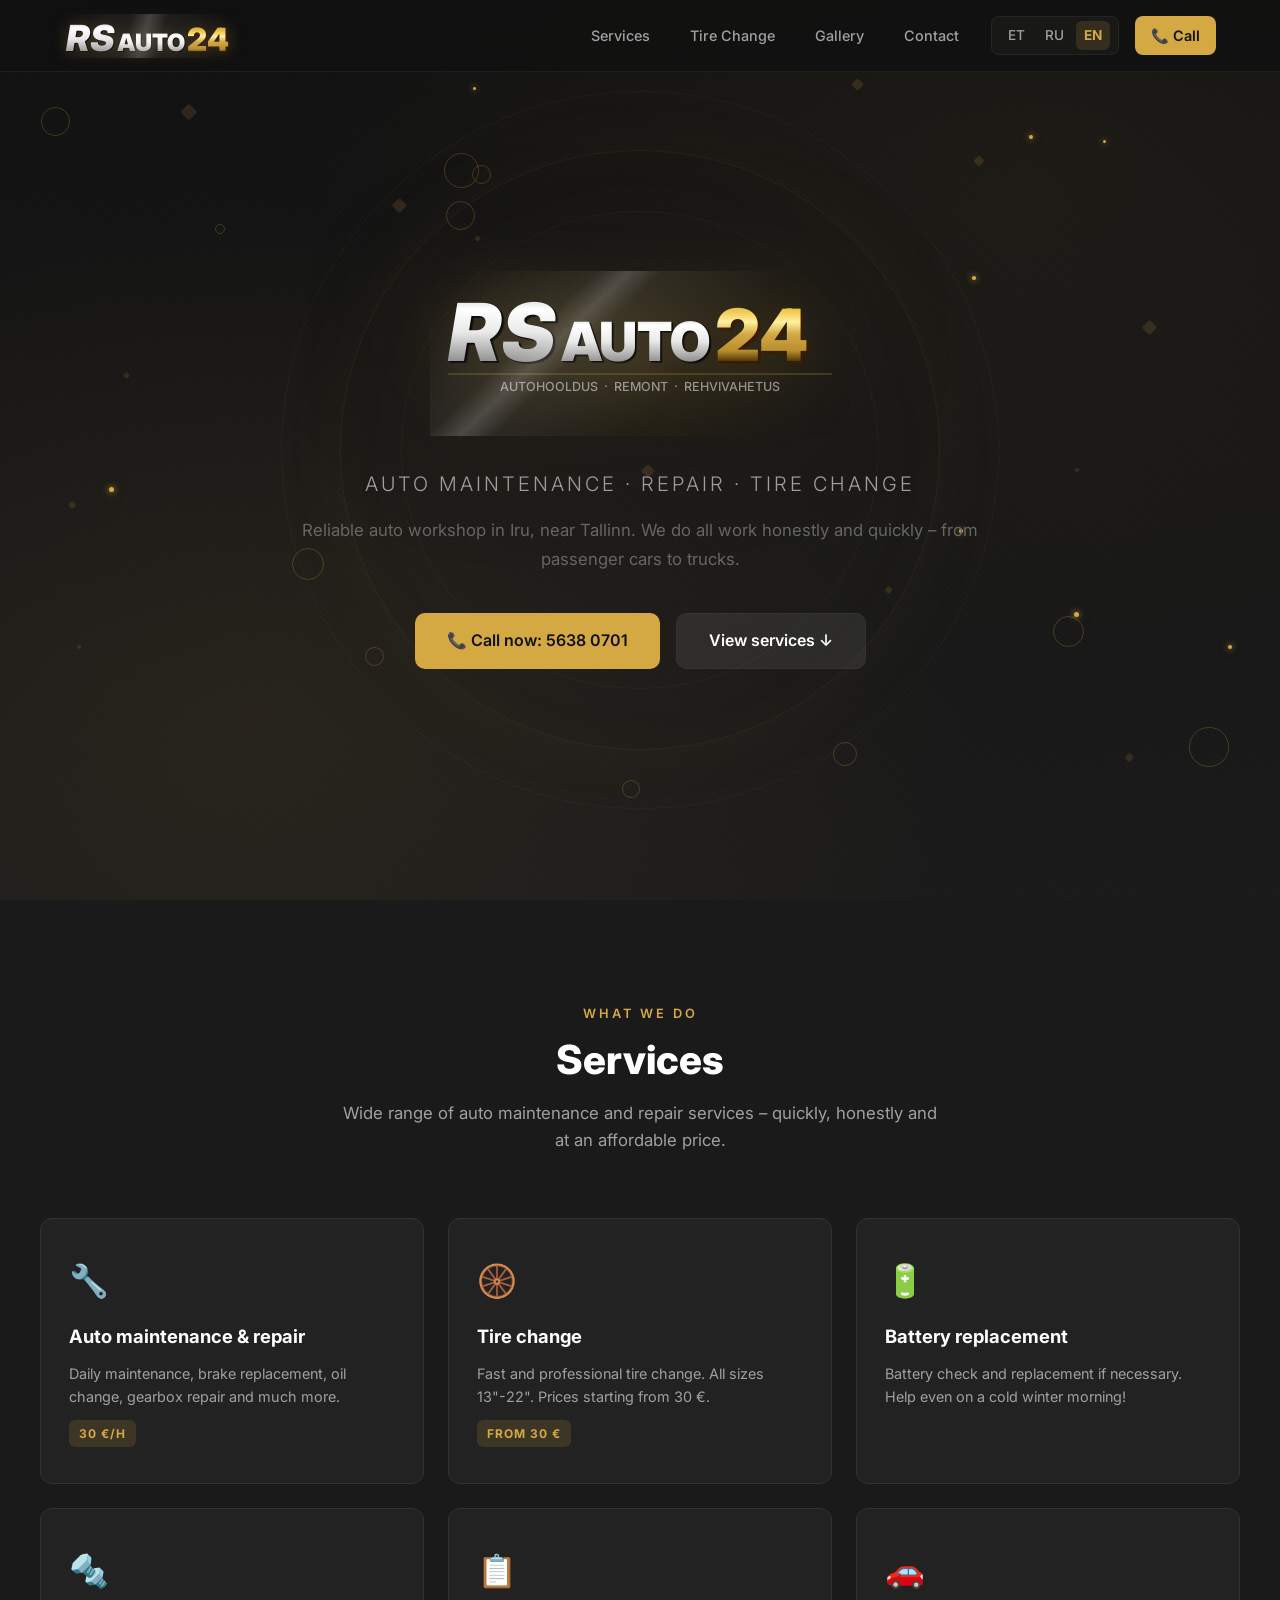
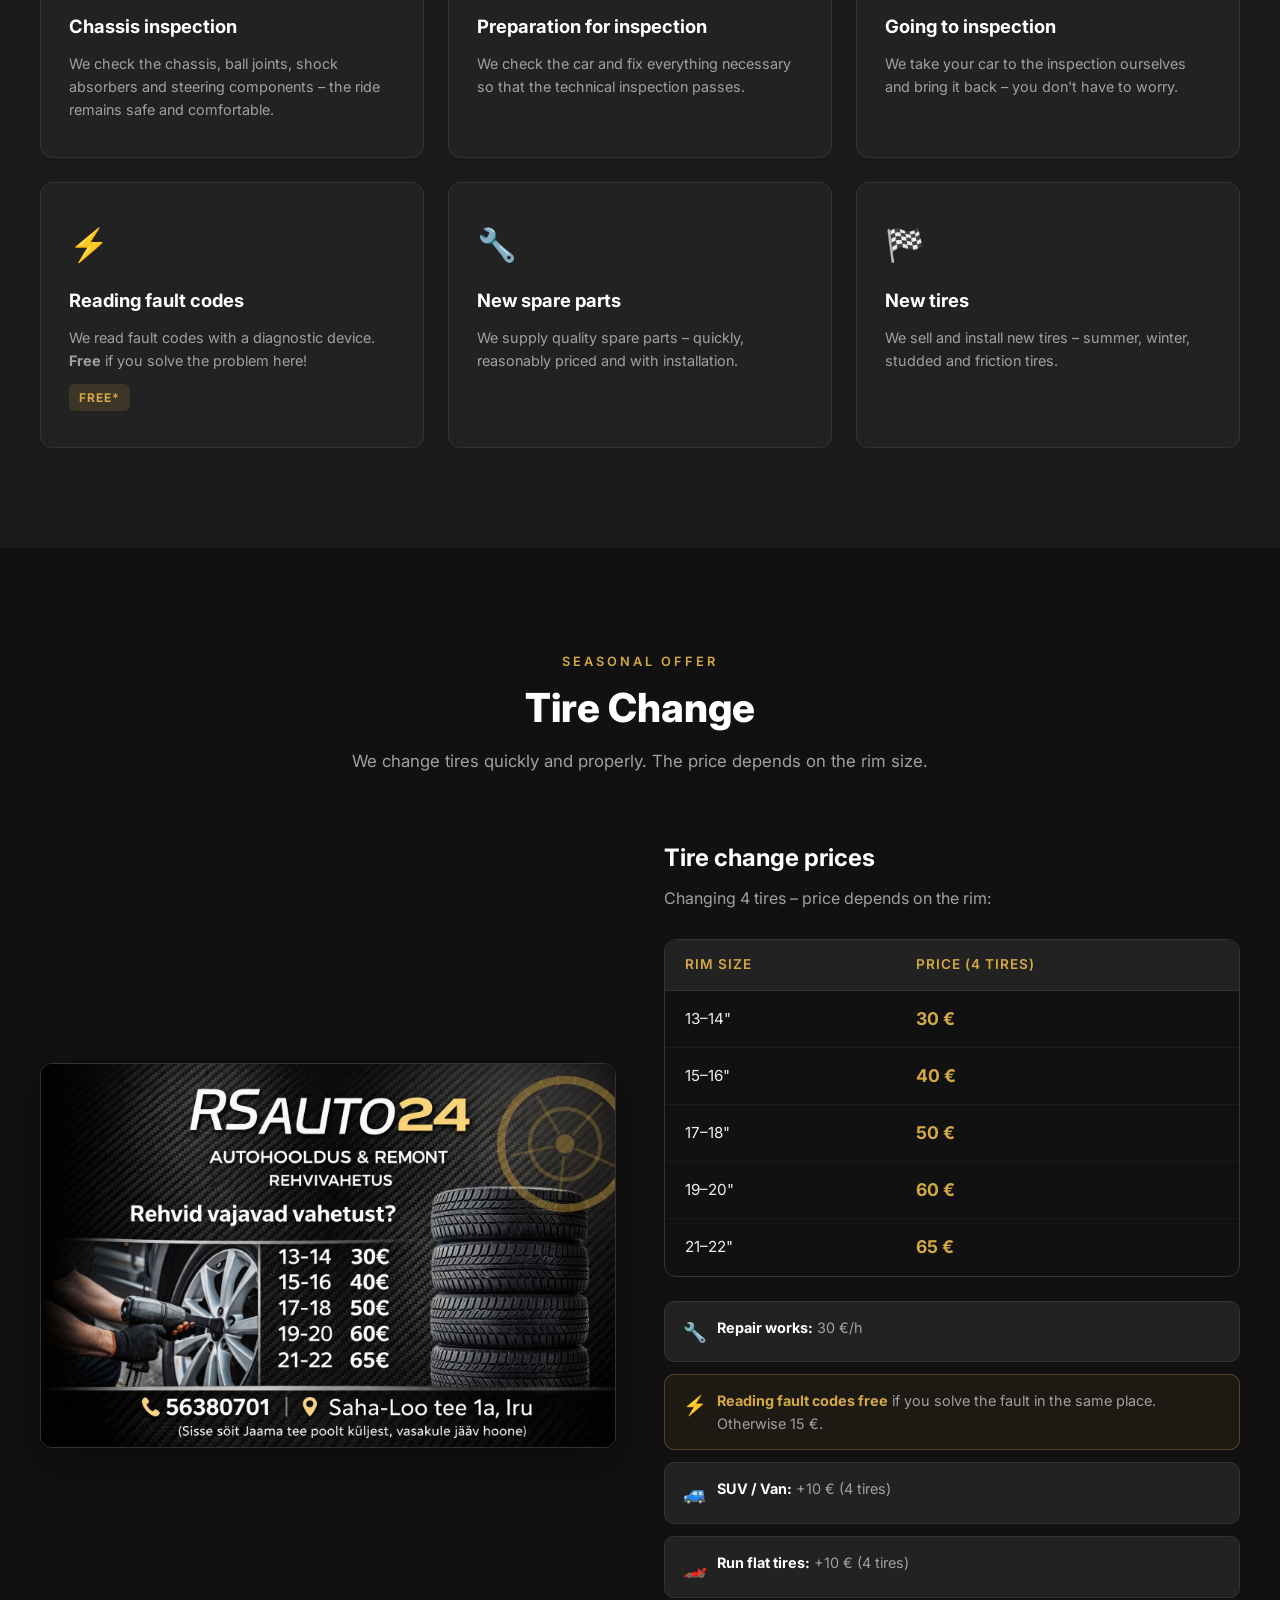
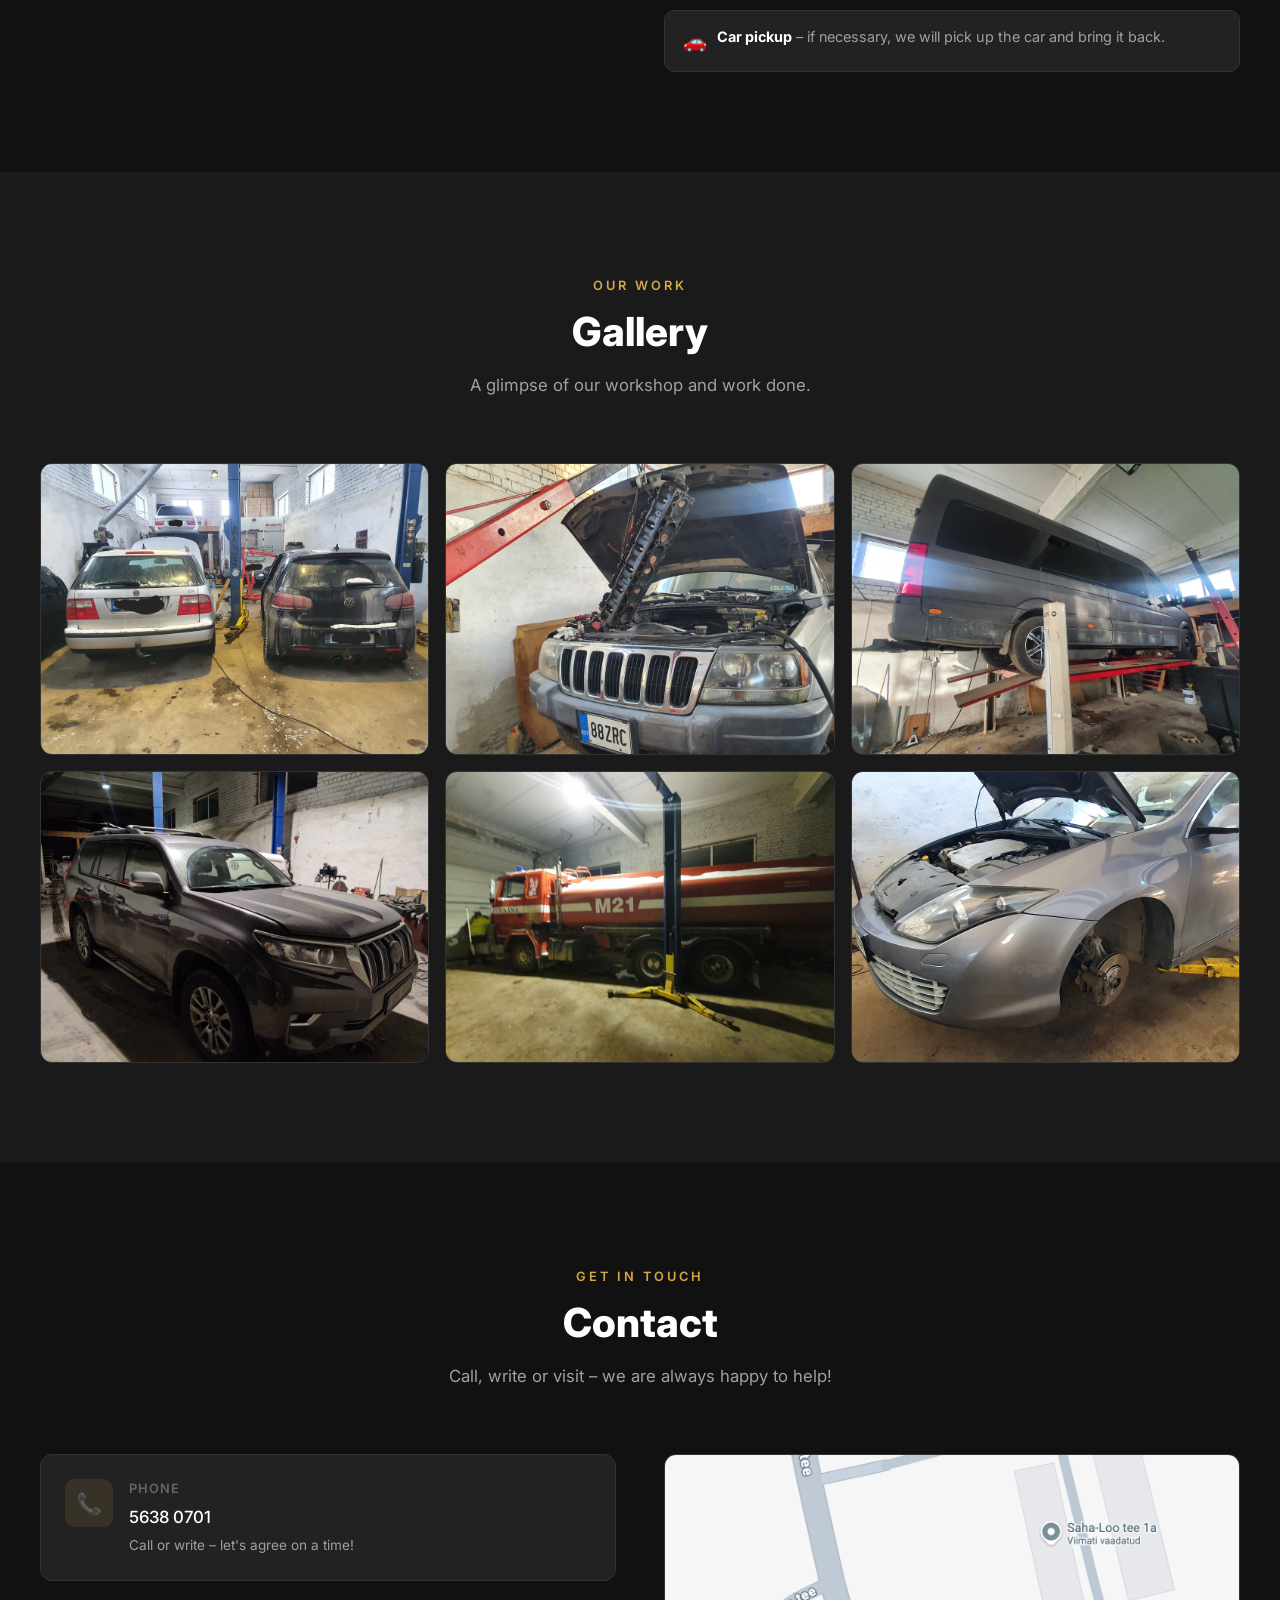
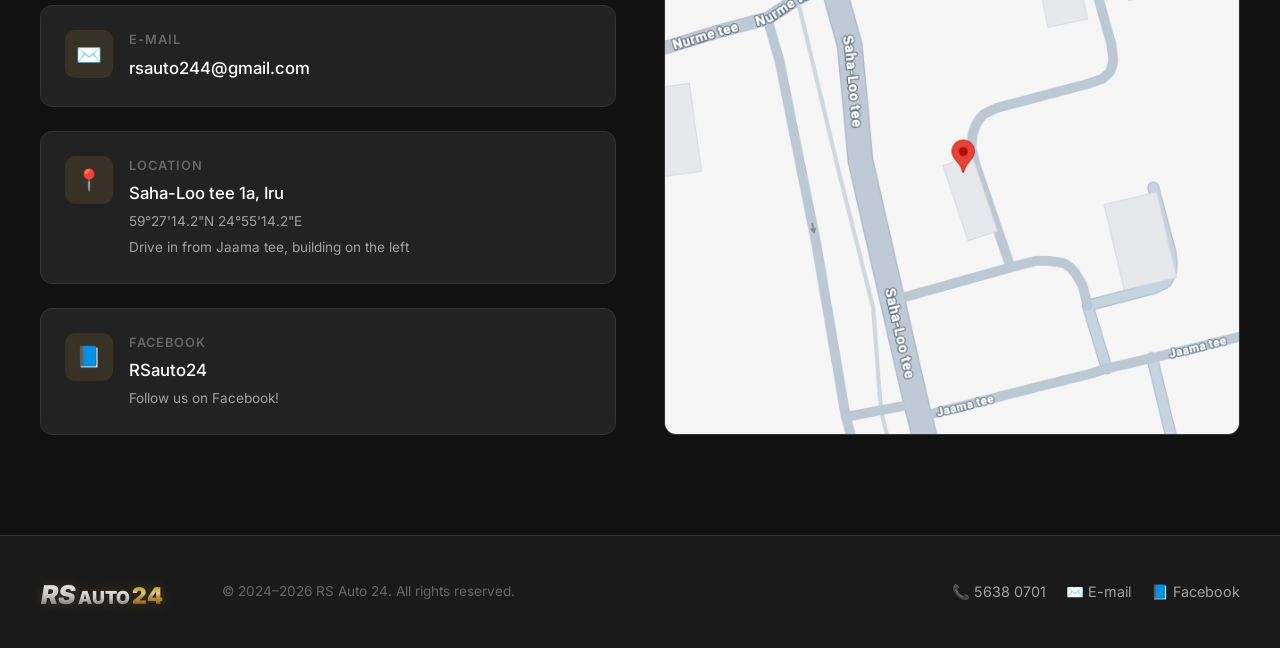
==== en.html @ 5831bf4c "feat: Add English and Russian language options" ====
<!DOCTYPE html>
<html lang="en">
<head>
  <meta charset="UTF-8">
  <meta name="viewport" content="width=device-width, initial-scale=1.0">
  <title>RS Auto 24 – Auto Maintenance & Repair | Iru, Tallinn</title>
  <meta name="description" content="RS Auto 24 – professional auto maintenance, repair and tire change in Iru, near Tallinn. Repair works from 30€/h. Tire change from 30€. Call 5638 0701!">
  <meta name="keywords" content="auto repair, auto maintenance, tire change, Iru, Tallinn, RS Auto 24, reading fault codes, battery replacement, inspection">
  <meta name="robots" content="index, follow">
  <link rel="canonical" href="https://rsauto24.ee">

  <!-- Open Graph -->
  <meta property="og:title" content="RS Auto 24 – Auto Maintenance & Repair">
  <meta property="og:description" content="Professional auto maintenance, repair and tire change in Iru. Call 5638 0701!">
  <meta property="og:image" content="assets/logo.jpg">
  <meta property="og:type" content="website">
  <meta property="og:locale" content="en_US">

  <!-- Styles -->
  <link rel="stylesheet" href="styles.css">

  <!-- JSON-LD Schema -->
  <script type="application/ld+json">
  {
    "@context": "https://schema.org",
    "@type": "AutoRepair",
    "name": "RS Auto 24",
    "description": "Auto maintenance, repair and tire change in Iru, near Tallinn.",
    "image": "assets/logo.jpg",
    "telephone": "+3725638 0701",
    "email": "rsauto244@gmail.com",
    "address": {
      "@type": "PostalAddress",
      "streetAddress": "Saha-Loo tee 1a",
      "addressLocality": "Iru",
      "addressCountry": "EE"
    },
    "geo": {
      "@type": "GeoCoordinates",
      "latitude": 59.453944,
      "longitude": 24.920611
    },
    "url": "https://rsauto24.ee",
    "sameAs": [
      "https://www.facebook.com/profile.php?id=100089255232353"
    ],
    "priceRange": "€€",
    "openingHoursSpecification": {
      "@type": "OpeningHoursSpecification",
      "dayOfWeek": ["Monday","Tuesday","Wednesday","Thursday","Friday"],
      "opens": "09:00",
      "closes": "18:00"
    }
  }
  </script>
</head>
<body>

  <!-- ============ HEADER ============ -->
  <header class="header" id="top">
    <div class="header-inner">
      <a href="#top" class="header-logo-link" id="headerLogoLink">
        <canvas id="headerLogoCanvas" class="header-logo-canvas" aria-label="RS Auto 24 logo"></canvas>
      </a>
      <nav class="nav-links" id="navLinks">
        <a href="#teenused">Services</a>
        <a href="#rehvivahetus">Tire Change</a>
        <a href="#galerii">Gallery</a>
        <a href="#kontakt">Contact</a>
        <div class="lang-switch">
          <a href="index.html">ET</a>
          <a href="ru.html">RU</a>
          <a href="en.html" class="active">EN</a>
        </div>
        <a href="tel:+37256380701" class="nav-cta">📞 Call</a>
      </nav>
      <button class="mobile-menu-btn" id="mobileMenuBtn" aria-label="Menu">
        <span></span>
        <span></span>
        <span></span>
      </button>
    </div>
  </header>

  <!-- ============ HERO ============ -->
  <section class="hero" id="hero">
    <div class="hero-bg"></div>
    <!-- Floating 3D particles -->
    <div class="hero-particles" id="heroParticles"></div>
    <!-- Animated glow ring -->
    <div class="hero-glow-ring"></div>
    <div class="hero-content">
      <canvas id="heroLogoCanvas" class="hero-logo-canvas" aria-label="RS Auto 24"></canvas>
      <p class="hero-tagline">Auto Maintenance · Repair · Tire Change</p>
      <p class="hero-subtitle">Reliable auto workshop in Iru, near Tallinn. We do all work honestly and quickly – from passenger cars to trucks.</p>
      <div class="hero-actions">
        <a href="tel:+37256380701" class="btn btn-primary">📞 Call now: 5638 0701</a>
        <a href="#teenused" class="btn btn-secondary">View services ↓</a>
      </div>
    </div>
  </section>

  <!-- ============ TEENUSED (Services) ============ -->
  <section class="section section-alt" id="teenused">
    <div class="container">
      <div class="section-header fade-in">
        <span class="section-label">What we do</span>
        <h2 class="section-title">Services</h2>
        <p class="section-desc">Wide range of auto maintenance and repair services – quickly, honestly and at an affordable price.</p>
      </div>

      <div class="services-grid stagger-children">
        <div class="service-card fade-in">
          <span class="service-icon">🔧</span>
          <h3>Auto maintenance & repair</h3>
          <p>Daily maintenance, brake replacement, oil change, gearbox repair and much more.</p>
          <span class="service-badge">30 €/h</span>
        </div>

        <div class="service-card fade-in">
          <span class="service-icon">🛞</span>
          <h3>Tire change</h3>
          <p>Fast and professional tire change. All sizes 13"-22". Prices starting from 30 €.</p>
          <span class="service-badge">From 30 €</span>
        </div>

        <div class="service-card fade-in">
          <span class="service-icon">🔋</span>
          <h3>Battery replacement</h3>
          <p>Battery check and replacement if necessary. Help even on a cold winter morning!</p>
        </div>

        <div class="service-card fade-in">
          <span class="service-icon">🔩</span>
          <h3>Chassis inspection</h3>
          <p>We check the chassis, ball joints, shock absorbers and steering components – the ride remains safe and comfortable.</p>
        </div>
        <div class="service-card fade-in">
          <span class="service-icon">📋</span>
          <h3>Preparation for inspection</h3>
          <p>We check the car and fix everything necessary so that the technical inspection passes.</p>
        </div>

        <div class="service-card fade-in">
          <span class="service-icon">🚗</span>
          <h3>Going to inspection</h3>
          <p>We take your car to the inspection ourselves and bring it back – you don't have to worry.</p>
        </div>

        <div class="service-card fade-in">
          <span class="service-icon">⚡</span>
          <h3>Reading fault codes</h3>
          <p>We read fault codes with a diagnostic device. <strong>Free</strong> if you solve the problem here!</p>
          <span class="service-badge">Free*</span>
        </div>

        <div class="service-card fade-in">
          <span class="service-icon">🔧</span>
          <h3>New spare parts</h3>
          <p>We supply quality spare parts – quickly, reasonably priced and with installation.</p>
        </div>

        <div class="service-card fade-in">
          <span class="service-icon">🏁</span>
          <h3>New tires</h3>
          <p>We sell and install new tires – summer, winter, studded and friction tires.</p>
        </div>
      </div>
    </div>
  </section>

  <!-- ============ REHVIVAHETUS (Tire Change Pricing) ============ -->
  <section class="section" id="rehvivahetus">
    <div class="container">
      <div class="section-header fade-in">
        <span class="section-label">Seasonal offer</span>
        <h2 class="section-title">Tire Change</h2>
        <p class="section-desc">We change tires quickly and properly. The price depends on the rim size.</p>
      </div>

      <div class="pricing-section">
        <div class="pricing-image fade-in">
          <img src="assets/tire-prices.jpg" alt="RS Auto 24 tire change prices" loading="lazy">
          <!-- 3D rotating tire overlay -->
          <canvas id="tireCanvas" class="tire-canvas"></canvas>
        </div>

        <div class="pricing-content fade-in">
          <h3>Tire change prices</h3>
          <p>Changing 4 tires – price depends on the rim:</p>

          <table class="price-table">
            <thead>
              <tr>
                <th>Rim size</th>
                <th>Price (4 tires)</th>
              </tr>
            </thead>
            <tbody>
              <tr>
                <td>13–14"</td>
                <td class="price">30 €</td>
              </tr>
              <tr>
                <td>15–16"</td>
                <td class="price">40 €</td>
              </tr>
              <tr>
                <td>17–18"</td>
                <td class="price">50 €</td>
              </tr>
              <tr>
                <td>19–20"</td>
                <td class="price">60 €</td>
              </tr>
              <tr>
                <td>21–22"</td>
                <td class="price">65 €</td>
              </tr>
            </tbody>
          </table>

          <div class="pricing-extra">
            <div class="pricing-note">
              <span class="note-icon">🔧</span>
              <div><strong>Repair works:</strong> 30 €/h</div>
            </div>
            <div class="pricing-note highlight">
              <span class="note-icon">⚡</span>
              <div><strong>Reading fault codes free</strong> if you solve the fault in the same place. Otherwise 15 €.</div>
            </div>
            <div class="pricing-note">
              <span class="note-icon">🚙</span>
              <div><strong>SUV / Van:</strong> +10 € (4 tires)</div>
            </div>
            <div class="pricing-note">
              <span class="note-icon">🏎️</span>
              <div><strong>Run flat tires:</strong> +10 € (4 tires)</div>
            </div>
            <div class="pricing-note">
              <span class="note-icon">🚗</span>
              <div><strong>Car pickup</strong> – if necessary, we will pick up the car and bring it back.</div>
            </div>
          </div>
        </div>
      </div>
    </div>
  </section>

  <!-- ============ GALERII (Gallery) ============ -->
  <section class="section section-alt" id="galerii">
    <div class="container">
      <div class="section-header fade-in">
        <span class="section-label">Our work</span>
        <h2 class="section-title">Gallery</h2>
        <p class="section-desc">A glimpse of our workshop and work done.</p>
      </div>

      <div class="gallery-grid stagger-children">
        <div class="gallery-item fade-in">
          <img src="assets/gallery-1.jpg" alt="RS Auto 24 workshop - cars on lift" loading="lazy">
          <span class="gallery-caption">Spacious workshop with several lifts</span>
        </div>
        <div class="gallery-item fade-in">
          <img src="assets/gallery-2.jpg" alt="Engine repair - cylinder head replacement" loading="lazy">
          <span class="gallery-caption">Engine overhaul</span>
        </div>
        <div class="gallery-item fade-in">
          <img src="assets/gallery-3.jpg" alt="Large vehicle on lift - VW bus" loading="lazy">
          <span class="gallery-caption">Even larger vehicles fit</span>
        </div>
        <div class="gallery-item fade-in">
          <img src="assets/gallery-4.jpg" alt="Toyota Land Cruiser in workshop" loading="lazy">
          <span class="gallery-caption">Toyota Land Cruiser in maintenance</span>
        </div>
        <div class="gallery-item fade-in">
          <img src="assets/gallery-5.jpg" alt="Fire truck in repair" loading="lazy">
          <span class="gallery-caption">Fire truck maintenance</span>
        </div>
        <div class="gallery-item fade-in">
          <img src="assets/gallery-6.jpg" alt="Car brake disc replacement" loading="lazy">
          <span class="gallery-caption">Brake maintenance and replacement</span>
        </div>
      </div>
    </div>
  </section>

  <!-- ============ KONTAKT (Contact) ============ -->
  <section class="section" id="kontakt">
    <div class="container">
      <div class="section-header fade-in">
        <span class="section-label">Get in touch</span>
        <h2 class="section-title">Contact</h2>
        <p class="section-desc">Call, write or visit – we are always happy to help!</p>
      </div>

      <div class="contact-grid">
        <div class="contact-info fade-in">
          <div class="contact-card">
            <div class="contact-icon">📞</div>
            <div>
              <h4>Phone</h4>
              <a href="tel:+37256380701">5638 0701</a>
              <p class="contact-direction">Call or write – let's agree on a time!</p>
            </div>
          </div>

          <div class="contact-card">
            <div class="contact-icon">✉️</div>
            <div>
              <h4>E-mail</h4>
              <a href="mailto:rsauto244@gmail.com">rsauto244@gmail.com</a>
            </div>
          </div>

          <div class="contact-card">
            <div class="contact-icon">📍</div>
            <div>
              <h4>Location</h4>
              <p>Saha-Loo tee 1a, Iru</p>
              <p class="contact-direction">59°27'14.2"N 24°55'14.2"E</p>
              <p class="contact-direction">Drive in from Jaama tee, building on the left</p>
            </div>
          </div>

          <div class="contact-card">
            <div class="contact-icon">📘</div>
            <div>
              <h4>Facebook</h4>
              <a href="https://www.facebook.com/profile.php?id=100089255232353" target="_blank" rel="noopener noreferrer">RSauto24</a>
              <p class="contact-direction">Follow us on Facebook!</p>
            </div>
          </div>
        </div>

        <div class="contact-map fade-in">
          <a href="https://www.google.com/maps?q=59.453944,24.920611" target="_blank" rel="noopener" title="Open in Google Maps">
            <img src="assets/kaart.png?v=3" alt="RS Auto 24 location on map - Saha-Loo tee, Iru" class="contact-map-img" />
          </a>
        </div>

      </div>
    </div>
  </section>

  <!-- ============ FOOTER ============ -->
  <footer class="footer">
    <div class="footer-inner">
      <div class="footer-left">
        <canvas id="footerLogoCanvas" class="footer-logo-canvas" aria-label="RS Auto 24"></canvas>
        <span class="footer-text">© 2024–2026 RS Auto 24. All rights reserved.</span>
      </div>
      <div class="footer-links">
        <a href="tel:+37256380701">📞 5638 0701</a>
        <a href="mailto:rsauto244@gmail.com">✉️ E-mail</a>
        <a href="https://www.facebook.com/profile.php?id=100089255232353" target="_blank" rel="noopener noreferrer">📘 Facebook</a>
      </div>
    </div>
  </footer>

  <script src="script.js"></script>
</body>
</html>
---- styles.css ----
/* ============================================
   RS Auto 24 – Dark Premium Theme
   ============================================ */

@import url('https://fonts.googleapis.com/css2?family=Inter:wght@300;400;500;600;700;800;900&display=swap');

/* --- CSS Variables --- */
:root {
  --bg-primary: #111111;
  --bg-secondary: #1a1a1a;
  --bg-card: #222222;
  --bg-card-hover: #2a2a2a;
  --gold: #D4A843;
  --gold-light: #e8c36a;
  --gold-dark: #b88e2f;
  --white: #ffffff;
  --text-primary: #f0f0f0;
  --text-secondary: #a0a0a0;
  --text-muted: #666666;
  --border: #333333;
  --shadow: rgba(0, 0, 0, 0.4);
  --font: 'Inter', -apple-system, BlinkMacSystemFont, sans-serif;
  --max-width: 1200px;
  --header-height: 72px;
  --radius: 12px;
  --transition: 0.3s cubic-bezier(0.4, 0, 0.2, 1);
}

/* --- Reset --- */
*, *::before, *::after {
  margin: 0;
  padding: 0;
  box-sizing: border-box;
}

html {
  scroll-behavior: smooth;
  scroll-padding-top: var(--header-height);
}

body {
  font-family: var(--font);
  background: var(--bg-primary);
  color: var(--text-primary);
  line-height: 1.6;
  -webkit-font-smoothing: antialiased;
  overflow-x: hidden;
}

img {
  max-width: 100%;
  height: auto;
  display: block;
}

a {
  color: var(--gold);
  text-decoration: none;
  transition: color var(--transition);
}

a:hover {
  color: var(--gold-light);
}

ul {
  list-style: none;
}

/* --- Header --- */
.header {
  position: fixed;
  top: 0;
  left: 0;
  right: 0;
  z-index: 1000;
  background: rgba(17, 17, 17, 0.85);
  backdrop-filter: blur(20px);
  -webkit-backdrop-filter: blur(20px);
  border-bottom: 1px solid rgba(255, 255, 255, 0.06);
  height: var(--header-height);
  transition: all var(--transition);
}

.header.scrolled {
  background: rgba(17, 17, 17, 0.95);
  box-shadow: 0 4px 30px var(--shadow);
}

.header-inner {
  max-width: var(--max-width);
  margin: 0 auto;
  padding: 0 24px;
  height: 100%;
  display: flex;
  align-items: center;
  justify-content: space-between;
}

.header-logo-canvas {
  height: 44px;
  width: auto;
  display: block;
  cursor: pointer;
  filter: drop-shadow(0 0 8px rgba(212, 168, 67, 0.25));
  transition: filter var(--transition), transform var(--transition);
}

.header-logo-link {
  display: flex;
  align-items: center;
  text-decoration: none;
}

.header-logo-link:hover .header-logo-canvas {
  filter: drop-shadow(0 0 16px rgba(212, 168, 67, 0.5));
  transform: scale(1.04);
}

.nav-links {
  display: flex;
  gap: 8px;
}

.nav-links a {
  color: var(--text-secondary);
  font-size: 0.9rem;
  font-weight: 500;
  padding: 8px 16px;
  border-radius: 8px;
  transition: all var(--transition);
}

.nav-links a:hover,
.nav-links a.active {
  color: var(--white);
  background: rgba(255, 255, 255, 0.06);
}

/* Language Switcher */
.lang-switch {
  display: flex;
  align-items: center;
  gap: 4px;
  background: rgba(255, 255, 255, 0.03);
  padding: 4px 8px;
  border-radius: 8px;
  border: 1px solid rgba(255, 255, 255, 0.05);
  margin: 0 8px;
}

.lang-switch a {
  padding: 4px 8px !important;
  font-size: 0.85rem !important;
  border-radius: 6px;
  color: var(--text-secondary) !important;
  transition: all var(--transition);
}

.lang-switch a:hover {
  color: var(--white) !important;
  background: rgba(255, 255, 255, 0.08);
}

.lang-switch a.active {
  color: var(--gold) !important;
  background: rgba(212, 168, 67, 0.15);
  font-weight: 700 !important;
}

.nav-cta {
  background: var(--gold) !important;
  color: var(--bg-primary) !important;
  font-weight: 600 !important;
}

.nav-cta:hover {
  background: var(--gold-light) !important;
  transform: translateY(-1px);
}

/* Mobile menu button */
.mobile-menu-btn {
  display: none;
  flex-direction: column;
  gap: 5px;
  background: none;
  border: none;
  cursor: pointer;
  padding: 8px;
}

.mobile-menu-btn span {
  display: block;
  width: 24px;
  height: 2px;
  background: var(--white);
  border-radius: 2px;
  transition: all var(--transition);
}

/* --- Hero --- */
.hero {
  position: relative;
  min-height: 100vh;
  display: flex;
  align-items: center;
  justify-content: center;
  text-align: center;
  padding: 120px 24px 80px;
  overflow: hidden;
}

.hero-bg {
  position: absolute;
  inset: 0;
  background:
    radial-gradient(ellipse at 20% 80%, rgba(212, 168, 67, 0.08) 0%, transparent 50%),
    radial-gradient(ellipse at 80% 20%, rgba(212, 168, 67, 0.05) 0%, transparent 50%),
    linear-gradient(180deg, var(--bg-primary) 0%, var(--bg-secondary) 100%);
  z-index: 0;
}

/* Carbon fiber texture pattern */
.hero-bg::after {
  content: '';
  position: absolute;
  inset: 0;
  background-image: 
    repeating-linear-gradient(
      45deg,
      transparent,
      transparent 2px,
      rgba(255, 255, 255, 0.015) 2px,
      rgba(255, 255, 255, 0.015) 4px
    );
  opacity: 0.5;
}

.hero-content {
  position: relative;
  z-index: 1;
  max-width: 700px;
}

.hero-logo-canvas {
  width: 420px;
  max-width: 85vw;
  height: auto;
  display: block;
  margin: 0 auto 32px;
  filter:
    drop-shadow(0 0 40px rgba(212, 168, 67, 0.35))
    drop-shadow(0 4px 60px rgba(0, 0, 0, 0.6));
  animation: heroLogoFloat 6s ease-in-out infinite;
}

@keyframes heroLogoFloat {
  0%, 100% { transform: translateY(0) rotateX(0deg); }
  50%       { transform: translateY(-10px) rotateX(2deg); }
}

.footer-logo-canvas {
  height: 32px;
  width: auto;
  display: block;
  filter: drop-shadow(0 0 6px rgba(212, 168, 67, 0.2));
  opacity: 0.85;
}

.hero-tagline {
  font-size: 1.25rem;
  font-weight: 300;
  color: var(--text-secondary);
  letter-spacing: 3px;
  text-transform: uppercase;
  margin-bottom: 16px;
}

.hero-subtitle {
  font-size: 1.05rem;
  color: var(--text-muted);
  margin-bottom: 40px;
  line-height: 1.7;
}

.hero-actions {
  display: flex;
  gap: 16px;
  justify-content: center;
  flex-wrap: wrap;
}

/* --- Buttons --- */
.btn {
  display: inline-flex;
  align-items: center;
  gap: 8px;
  padding: 14px 32px;
  border-radius: 10px;
  font-family: var(--font);
  font-size: 1rem;
  font-weight: 600;
  border: none;
  cursor: pointer;
  transition: all var(--transition);
  text-decoration: none;
}

.btn-primary {
  background: var(--gold);
  color: var(--bg-primary);
}

.btn-primary:hover {
  background: var(--gold-light);
  color: var(--bg-primary);
  transform: translateY(-2px);
  box-shadow: 0 8px 24px rgba(212, 168, 67, 0.3);
}

.btn-secondary {
  background: rgba(255, 255, 255, 0.08);
  color: var(--white);
  border: 1px solid var(--border);
}

.btn-secondary:hover {
  background: rgba(255, 255, 255, 0.12);
  color: var(--white);
  transform: translateY(-2px);
}

/* --- Sections --- */
.section {
  padding: 100px 24px;
}

.section-alt {
  background: var(--bg-secondary);
}

.container {
  max-width: var(--max-width);
  margin: 0 auto;
}

.section-header {
  text-align: center;
  margin-bottom: 64px;
}

.section-label {
  display: inline-block;
  font-size: 0.8rem;
  font-weight: 600;
  color: var(--gold);
  letter-spacing: 3px;
  text-transform: uppercase;
  margin-bottom: 12px;
}

.section-title {
  font-size: 2.5rem;
  font-weight: 800;
  color: var(--white);
  margin-bottom: 16px;
  line-height: 1.2;
}

.section-desc {
  font-size: 1.05rem;
  color: var(--text-secondary);
  max-width: 600px;
  margin: 0 auto;
}

/* --- Services --- */
.services-grid {
  display: grid;
  grid-template-columns: repeat(3, 1fr);
  gap: 24px;
}

.service-card {
  background: var(--bg-card);
  border-radius: var(--radius);
  padding: 36px 28px;
  border: 1px solid var(--border);
  transition: all var(--transition);
  position: relative;
  overflow: hidden;
}

.service-card::before {
  content: '';
  position: absolute;
  top: 0;
  left: 0;
  right: 0;
  height: 3px;
  background: linear-gradient(90deg, var(--gold), var(--gold-light));
  transform: scaleX(0);
  transform-origin: left;
  transition: transform var(--transition);
}

.service-card:hover {
  background: var(--bg-card-hover);
  transform: translateY(-4px);
  border-color: rgba(212, 168, 67, 0.2);
  box-shadow: 0 12px 40px rgba(0, 0, 0, 0.3);
}

.service-card:hover::before {
  transform: scaleX(1);
}

.service-icon {
  font-size: 2rem;
  margin-bottom: 16px;
  display: block;
}

.service-card h3 {
  font-size: 1.15rem;
  font-weight: 700;
  color: var(--white);
  margin-bottom: 10px;
}

.service-card p {
  font-size: 0.9rem;
  color: var(--text-secondary);
  line-height: 1.6;
}

.service-badge {
  display: inline-block;
  background: rgba(212, 168, 67, 0.15);
  color: var(--gold);
  font-size: 0.75rem;
  font-weight: 700;
  padding: 4px 10px;
  border-radius: 6px;
  margin-top: 12px;
  text-transform: uppercase;
  letter-spacing: 1px;
}

/* --- Pricing Table --- */
.pricing-section {
  display: grid;
  grid-template-columns: 1fr 1fr;
  gap: 48px;
  align-items: center;
}

.pricing-image {
  border-radius: var(--radius);
  overflow: hidden;
  border: 1px solid var(--border);
  box-shadow: 0 16px 48px rgba(0, 0, 0, 0.3);
  position: relative;
}

.pricing-image img {
  width: 100%;
  height: auto;
  display: block;
}

.pricing-content h3 {
  font-size: 1.5rem;
  font-weight: 700;
  color: var(--white);
  margin-bottom: 8px;
}

.pricing-content > p {
  color: var(--text-secondary);
  margin-bottom: 28px;
}

.price-table {
  width: 100%;
  border-collapse: separate;
  border-spacing: 0;
  border-radius: var(--radius);
  overflow: hidden;
  border: 1px solid var(--border);
}

.price-table thead th {
  background: var(--bg-card);
  color: var(--gold);
  font-weight: 600;
  font-size: 0.85rem;
  letter-spacing: 1px;
  text-transform: uppercase;
  padding: 14px 20px;
  text-align: left;
  border-bottom: 1px solid var(--border);
}

.price-table tbody td {
  padding: 14px 20px;
  border-bottom: 1px solid rgba(255, 255, 255, 0.04);
  font-size: 0.95rem;
}

.price-table tbody tr {
  transition: background var(--transition);
}

.price-table tbody tr:hover {
  background: rgba(212, 168, 67, 0.06);
}

.price-table tbody tr:last-child td {
  border-bottom: none;
}

.price-table .price {
  color: var(--gold);
  font-weight: 700;
  font-size: 1.1rem;
}

.pricing-extra {
  margin-top: 24px;
  display: flex;
  flex-direction: column;
  gap: 12px;
}

.pricing-note {
  display: flex;
  align-items: flex-start;
  gap: 10px;
  padding: 14px 18px;
  background: var(--bg-card);
  border-radius: 10px;
  border: 1px solid var(--border);
  font-size: 0.9rem;
  color: var(--text-secondary);
}

.pricing-note .note-icon {
  font-size: 1.2rem;
  flex-shrink: 0;
  margin-top: 1px;
}

.pricing-note strong {
  color: var(--white);
}

.pricing-note.highlight {
  border-color: rgba(212, 168, 67, 0.3);
  background: rgba(212, 168, 67, 0.06);
}

.pricing-note.highlight strong {
  color: var(--gold);
}

/* --- Gallery --- */
.gallery-grid {
  display: grid;
  grid-template-columns: repeat(3, 1fr);
  gap: 16px;
}

.gallery-item {
  position: relative;
  border-radius: var(--radius);
  overflow: hidden;
  aspect-ratio: 4/3;
  cursor: pointer;
  border: 1px solid var(--border);
}

.gallery-item img {
  width: 100%;
  height: 100%;
  object-fit: cover;
  transition: transform 0.5s ease;
}

.gallery-item:hover img {
  transform: scale(1.06);
}

.gallery-item::after {
  content: '';
  position: absolute;
  inset: 0;
  background: linear-gradient(180deg, transparent 50%, rgba(0, 0, 0, 0.5) 100%);
  opacity: 0;
  transition: opacity var(--transition);
}

.gallery-item:hover::after {
  opacity: 1;
}

.gallery-caption {
  position: absolute;
  bottom: 0;
  left: 0;
  right: 0;
  padding: 16px;
  z-index: 1;
  color: var(--white);
  font-size: 0.85rem;
  font-weight: 500;
  opacity: 0;
  transform: translateY(8px);
  transition: all var(--transition);
}

.gallery-item:hover .gallery-caption {
  opacity: 1;
  transform: translateY(0);
}

/* --- Contact --- */
.contact-grid {
  display: grid;
  grid-template-columns: 1fr 1fr;
  gap: 48px;
}

.contact-info {
  display: flex;
  flex-direction: column;
  gap: 24px;
}

.contact-card {
  display: flex;
  align-items: flex-start;
  gap: 16px;
  padding: 24px;
  background: var(--bg-card);
  border-radius: var(--radius);
  border: 1px solid var(--border);
  transition: all var(--transition);
}

.contact-card:hover {
  border-color: rgba(212, 168, 67, 0.2);
  transform: translateX(4px);
}

.contact-icon {
  width: 48px;
  height: 48px;
  border-radius: 10px;
  background: rgba(212, 168, 67, 0.12);
  display: flex;
  align-items: center;
  justify-content: center;
  font-size: 1.3rem;
  flex-shrink: 0;
}

.contact-card h4 {
  font-size: 0.8rem;
  font-weight: 600;
  color: var(--text-muted);
  text-transform: uppercase;
  letter-spacing: 1px;
  margin-bottom: 4px;
}

.contact-card p,
.contact-card a {
  font-size: 1.05rem;
  color: var(--white);
  font-weight: 500;
}

.contact-card a:hover {
  color: var(--gold);
}

.contact-direction {
  font-size: 0.85rem !important;
  color: var(--text-secondary) !important;
  font-weight: 400 !important;
  margin-top: 4px;
}

.contact-map {
  border-radius: var(--radius);
  overflow: hidden;
  border: 1px solid var(--border);
  height: 100%;
  min-height: 360px;
}

.contact-map iframe {
  width: 100%;
  height: 100%;
  border: 0;
  display: block;
}

.contact-map-img {
  width: 100%;
  height: 100%;
  object-fit: cover;
  display: block;
  transition: opacity 0.2s ease, transform 0.3s ease;
}

.contact-map a:hover .contact-map-img {
  opacity: 0.9;
  transform: scale(1.01);
}

/* --- Footer --- */
.footer {
  background: var(--bg-secondary);
  border-top: 1px solid var(--border);
  padding: 40px 24px;
}

.footer-inner {
  max-width: var(--max-width);
  margin: 0 auto;
  display: flex;
  align-items: center;
  justify-content: space-between;
  gap: 16px;
  flex-wrap: wrap;
}

.footer-left {
  display: flex;
  align-items: center;
  gap: 12px;
}

.footer-logo {
  height: 32px;
  border-radius: 4px;
}

.footer-text {
  font-size: 0.85rem;
  color: var(--text-muted);
}

.footer-links {
  display: flex;
  gap: 20px;
  align-items: center;
}

.footer-links a {
  color: var(--text-secondary);
  font-size: 0.9rem;
  transition: color var(--transition);
}

.footer-links a:hover {
  color: var(--gold);
}

/* --- Animations --- */
.fade-in {
  opacity: 0;
  transform: translateY(24px);
  transition: opacity 0.6s ease, transform 0.6s ease;
}

.fade-in.visible {
  opacity: 1;
  transform: translateY(0);
}

/* Staggered children */
.stagger-children .fade-in:nth-child(1) { transition-delay: 0ms; }
.stagger-children .fade-in:nth-child(2) { transition-delay: 80ms; }
.stagger-children .fade-in:nth-child(3) { transition-delay: 160ms; }
.stagger-children .fade-in:nth-child(4) { transition-delay: 240ms; }
.stagger-children .fade-in:nth-child(5) { transition-delay: 320ms; }
.stagger-children .fade-in:nth-child(6) { transition-delay: 400ms; }

/* --- Responsive --- */
@media (max-width: 900px) {
  .services-grid {
    grid-template-columns: repeat(2, 1fr);
  }

  .pricing-section {
    grid-template-columns: 1fr;
    gap: 32px;
  }

  .contact-grid {
    grid-template-columns: 1fr;
  }

  .gallery-grid {
    grid-template-columns: repeat(2, 1fr);
  }

  .section-title {
    font-size: 2rem;
  }

  .section {
    padding: 72px 20px;
  }
}

@media (max-width: 640px) {
  :root {
    --header-height: 64px;
  }

  .nav-links {
    display: none;
    position: fixed;
    top: var(--header-height);
    left: 0;
    right: 0;
    bottom: 0;
    background: rgba(17, 17, 17, 0.98);
    backdrop-filter: blur(20px);
    flex-direction: column;
    padding: 32px 24px;
    gap: 4px;
    z-index: 999;
  }

  .nav-links.open {
    display: flex;
  }

  .nav-links a {
    font-size: 1.1rem;
    padding: 14px 16px;
  }

  .lang-switch {
    margin: 12px 0 24px;
    justify-content: center;
    background: transparent;
    border: none;
    transform: scale(1.1);
  }

  .mobile-menu-btn {
    display: flex;
  }

  .mobile-menu-btn.open span:nth-child(1) {
    transform: rotate(45deg) translate(5px, 5px);
  }
  .mobile-menu-btn.open span:nth-child(2) {
    opacity: 0;
  }
  .mobile-menu-btn.open span:nth-child(3) {
    transform: rotate(-45deg) translate(5px, -5px);
  }

  .services-grid {
    grid-template-columns: 1fr;
  }

  .gallery-grid {
    grid-template-columns: 1fr;
  }

  .hero {
    min-height: 85vh;
    padding: 100px 20px 60px;
  }

  .hero-logo {
    width: 260px;
  }

  .hero-tagline {
    font-size: 1rem;
    letter-spacing: 2px;
  }

  .hero-actions {
    flex-direction: column;
    align-items: center;
  }

  .btn {
    width: 100%;
    justify-content: center;
    max-width: 300px;
  }

  .section-title {
    font-size: 1.65rem;
  }

  .section-header {
    margin-bottom: 40px;
  }

  .footer-inner {
    flex-direction: column;
    text-align: center;
  }

  .contact-map {
    min-height: 280px;
  }
}

/* ============================================
   3D / WOW EFFECTS
   ============================================ */

/* --- Hero Floating Particles --- */
.hero-particles {
  position: absolute;
  inset: 0;
  z-index: 0;
  overflow: hidden;
  pointer-events: none;
}

.particle {
  position: absolute;
  border-radius: 50%;
  pointer-events: none;
  will-change: transform;
}

.particle--spark {
  background: var(--gold);
  box-shadow: 0 0 6px var(--gold), 0 0 20px rgba(212, 168, 67, 0.3);
}

.particle--ring {
  border: 1px solid rgba(212, 168, 67, 0.25);
  background: transparent;
}

.particle--hex {
  border-radius: 2px;
  background: rgba(212, 168, 67, 0.15);
  transform: rotate(45deg);
}

@keyframes particleFloat {
  0%   { transform: translate(0, 0) scale(1) rotate(0deg); opacity: 0; }
  10%  { opacity: 1; }
  90%  { opacity: 1; }
  100% { transform: translate(var(--dx), var(--dy)) scale(0.3) rotate(360deg); opacity: 0; }
}

@keyframes particlePulse {
  0%, 100% { transform: scale(1); opacity: 0.4; }
  50%      { transform: scale(1.4); opacity: 0.8; }
}

/* --- Hero Glow Ring --- */
.hero-glow-ring {
  position: absolute;
  top: 50%;
  left: 50%;
  width: 600px;
  height: 600px;
  transform: translate(-50%, -50%);
  border-radius: 50%;
  border: 1px solid rgba(212, 168, 67, 0.08);
  box-shadow:
    0 0 80px rgba(212, 168, 67, 0.04),
    inset 0 0 80px rgba(212, 168, 67, 0.02);
  animation: glowRingPulse 6s ease-in-out infinite, glowRingSpin 30s linear infinite;
  z-index: 0;
  pointer-events: none;
}

.hero-glow-ring::before,
.hero-glow-ring::after {
  content: '';
  position: absolute;
  border-radius: 50%;
  border: 1px solid rgba(212, 168, 67, 0.05);
}

.hero-glow-ring::before {
  inset: -60px;
  animation: glowRingSpin 45s linear reverse infinite;
}

.hero-glow-ring::after {
  inset: 60px;
  animation: glowRingSpin 20s linear infinite;
}

@keyframes glowRingPulse {
  0%, 100% { transform: translate(-50%, -50%) scale(1); opacity: 0.6; }
  50%      { transform: translate(-50%, -50%) scale(1.08); opacity: 1; }
}

@keyframes glowRingSpin {
  from { rotate: 0deg; }
  to   { rotate: 360deg; }
}

/* --- 3D Tilt Service Cards --- */
.services-grid {
  perspective: 1200px;
}

.service-card {
  transform-style: preserve-3d;
  transition: all 0.4s cubic-bezier(0.23, 1, 0.32, 1);
}

.service-card:hover {
  transform: translateY(-4px);
}

.service-card .service-icon {
  transition: transform 0.4s ease;
}

.service-card:hover .service-icon {
  transform: translateZ(30px) scale(1.2);
}

.service-card::after {
  content: '';
  position: absolute;
  inset: 0;
  border-radius: inherit;
  background: radial-gradient(
    600px circle at var(--mouse-x, 50%) var(--mouse-y, 50%),
    rgba(212, 168, 67, 0.06) 0%,
    transparent 60%
  );
  opacity: 0;
  transition: opacity 0.4s ease;
  pointer-events: none;
}

.service-card:hover::after {
  opacity: 1;
}

/* --- Gallery 3D Lift --- */
.gallery-grid {
  perspective: 1400px;
}

.gallery-item {
  transform-style: preserve-3d;
  transition: all 0.5s cubic-bezier(0.23, 1, 0.32, 1);
}

.gallery-item:hover {
  box-shadow:
    0 20px 60px rgba(0, 0, 0, 0.5),
    0 0 30px rgba(212, 168, 67, 0.1);
}

/* Gold glow edge on gallery hover */
.gallery-item::before {
  content: '';
  position: absolute;
  inset: -2px;
  border-radius: var(--radius);
  background: linear-gradient(135deg, var(--gold) 0%, transparent 50%, var(--gold-dark) 100%);
  opacity: 0;
  transition: opacity 0.5s ease;
  z-index: -1;
}

.gallery-item:hover::before {
  opacity: 0.5;
}

/* --- Tire Canvas Overlay --- */
.tire-canvas {
  position: absolute;
  top: 0;
  right: -30px;
  width: 160px;
  height: 160px;
  pointer-events: none;
  z-index: 2;
  filter: drop-shadow(0 0 20px rgba(212, 168, 67, 0.3));
}

/* --- Parallax movement for hero content --- */
.hero-content {
  transform-style: preserve-3d;
}

/* --- Section title gold shimmer --- */
@keyframes shimmer {
  0%   { background-position: -200% center; }
  100% { background-position: 200% center; }
}

.section-title {
  background: linear-gradient(
    90deg,
    var(--white) 0%,
    var(--white) 35%,
    var(--gold-light) 50%,
    var(--white) 65%,
    var(--white) 100%
  );
  background-size: 200% auto;
  -webkit-background-clip: text;
  -webkit-text-fill-color: transparent;
  background-clip: text;
  animation: shimmer 8s linear infinite;
}

/* --- Contact cards 3D --- */
.contact-info {
  perspective: 800px;
}

.contact-card {
  transform-style: preserve-3d;
  transition: all 0.4s cubic-bezier(0.23, 1, 0.32, 1);
}

.contact-card:hover {
  transform: translateX(4px) rotateY(-2deg);
  box-shadow: 8px 8px 30px rgba(0, 0, 0, 0.3);
}

/* --- Pricing table row hover glow --- */
.price-table tbody tr {
  position: relative;
}

.price-table tbody tr::after {
  content: '';
  position: absolute;
  left: 0;
  right: 0;
  top: 0;
  bottom: 0;
  background: linear-gradient(90deg, rgba(212, 168, 67, 0.08) 0%, transparent 100%);
  opacity: 0;
  transition: opacity 0.3s ease;
  pointer-events: none;
}

.price-table tbody tr:hover::after {
  opacity: 1;
}

/* --- Responsive: tone down effects on mobile --- */
@media (max-width: 640px) {
  .hero-glow-ring {
    width: 300px;
    height: 300px;
  }
  
  .tire-canvas {
    width: 100px;
    height: 100px;
    right: -10px;
  }
  
  .services-grid,
  .gallery-grid,
  .contact-info {
    perspective: none;
  }
}
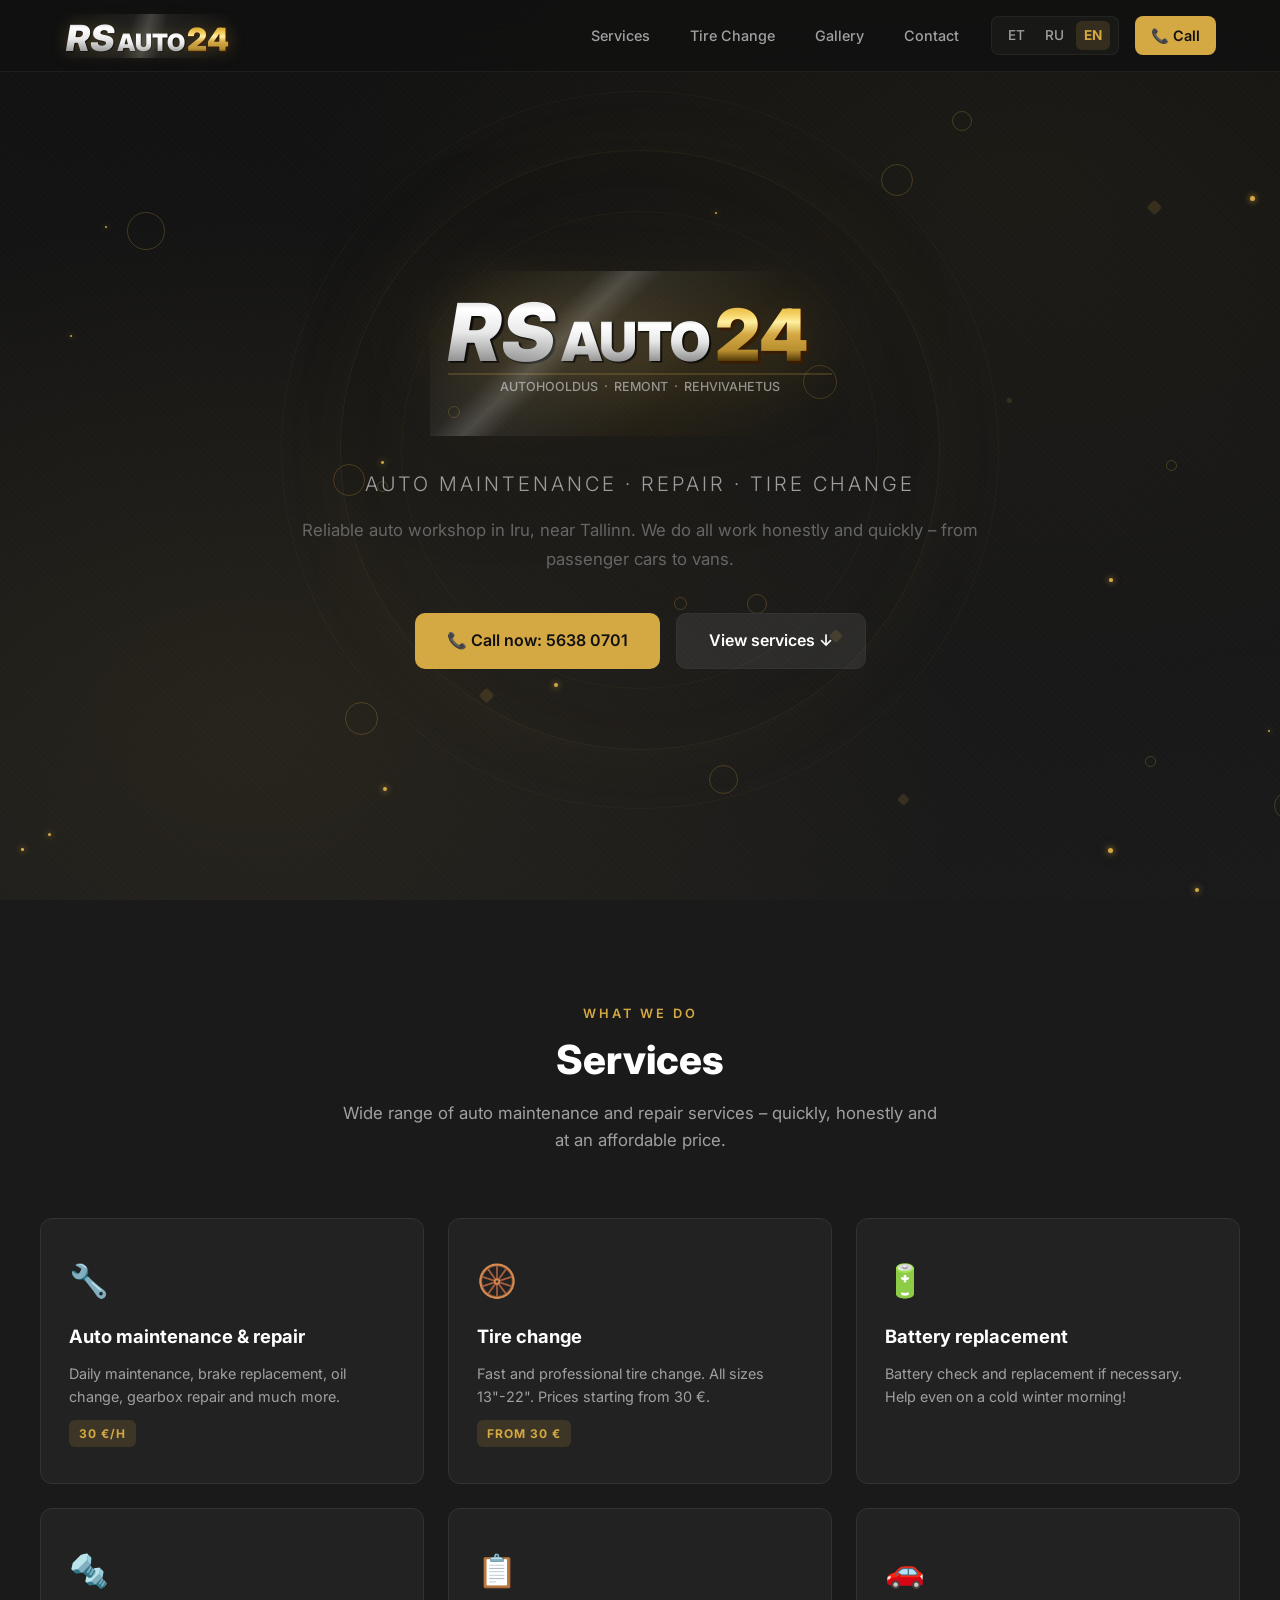
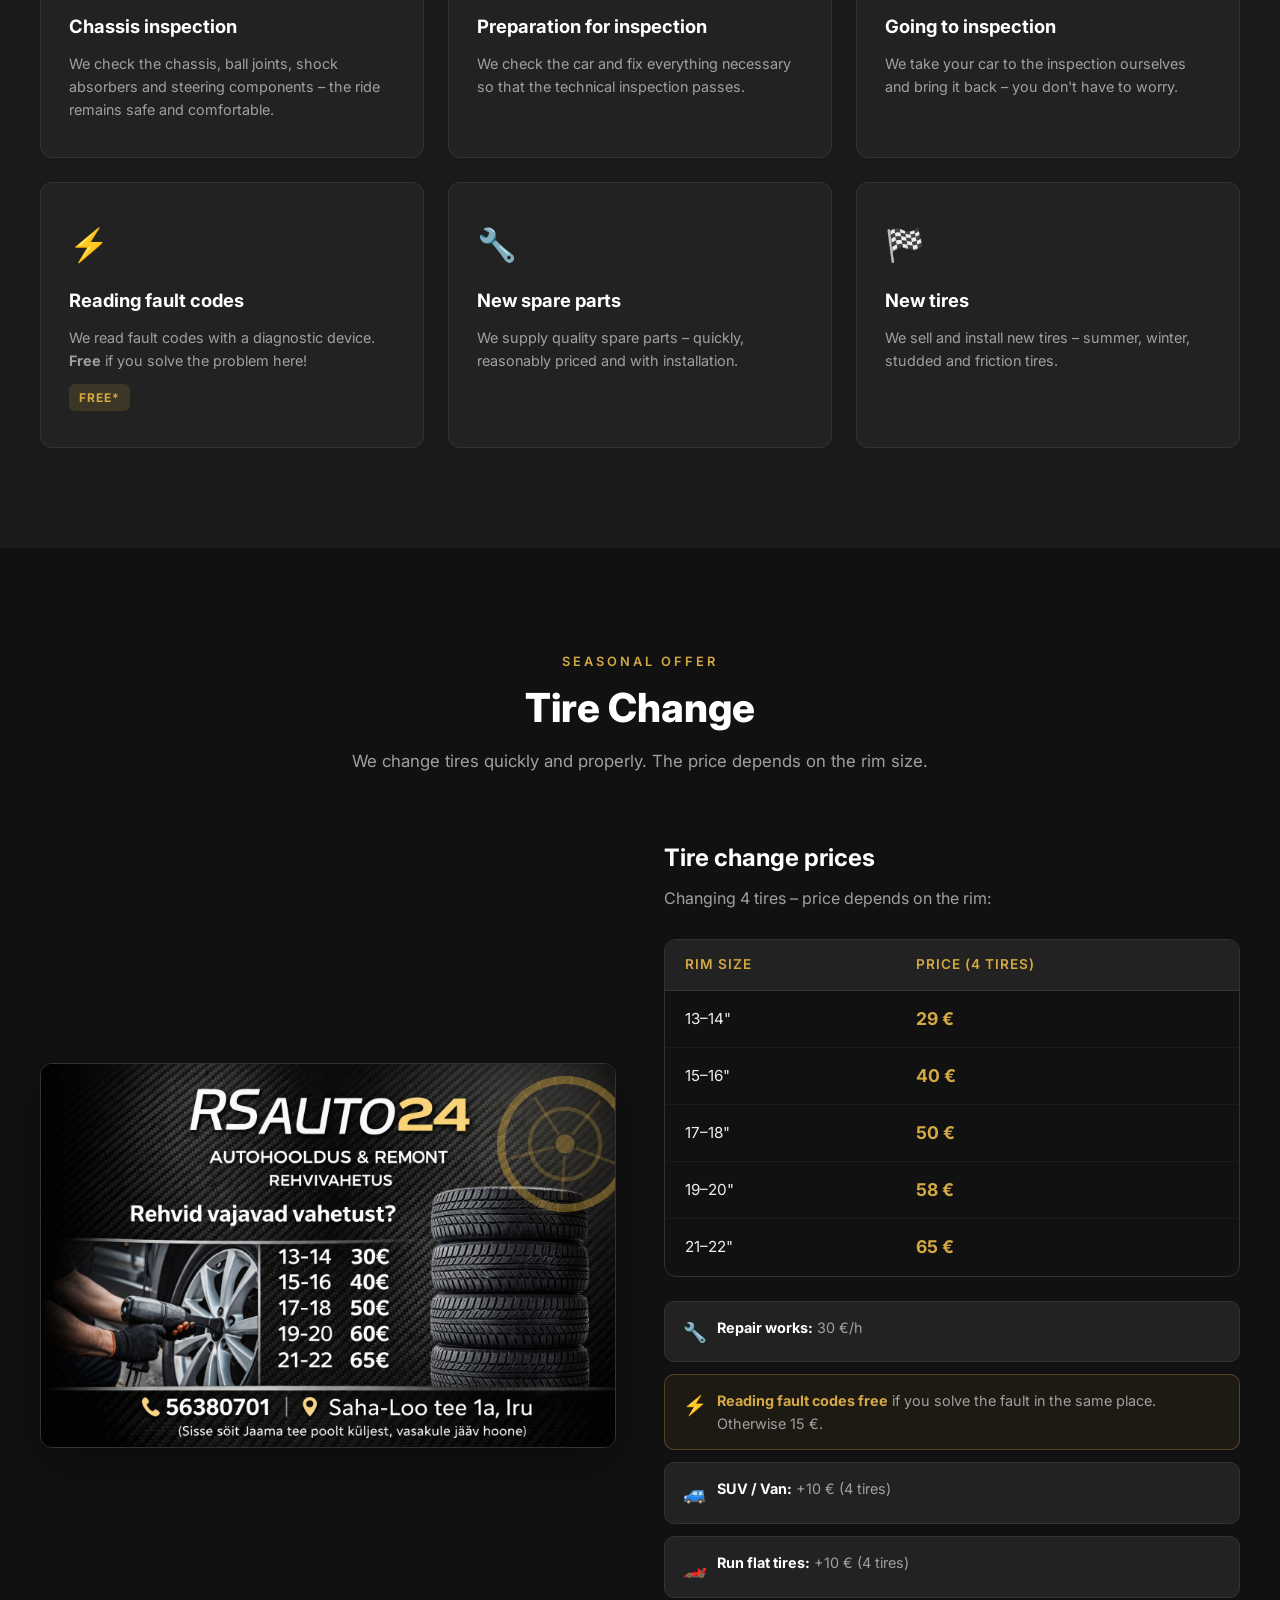
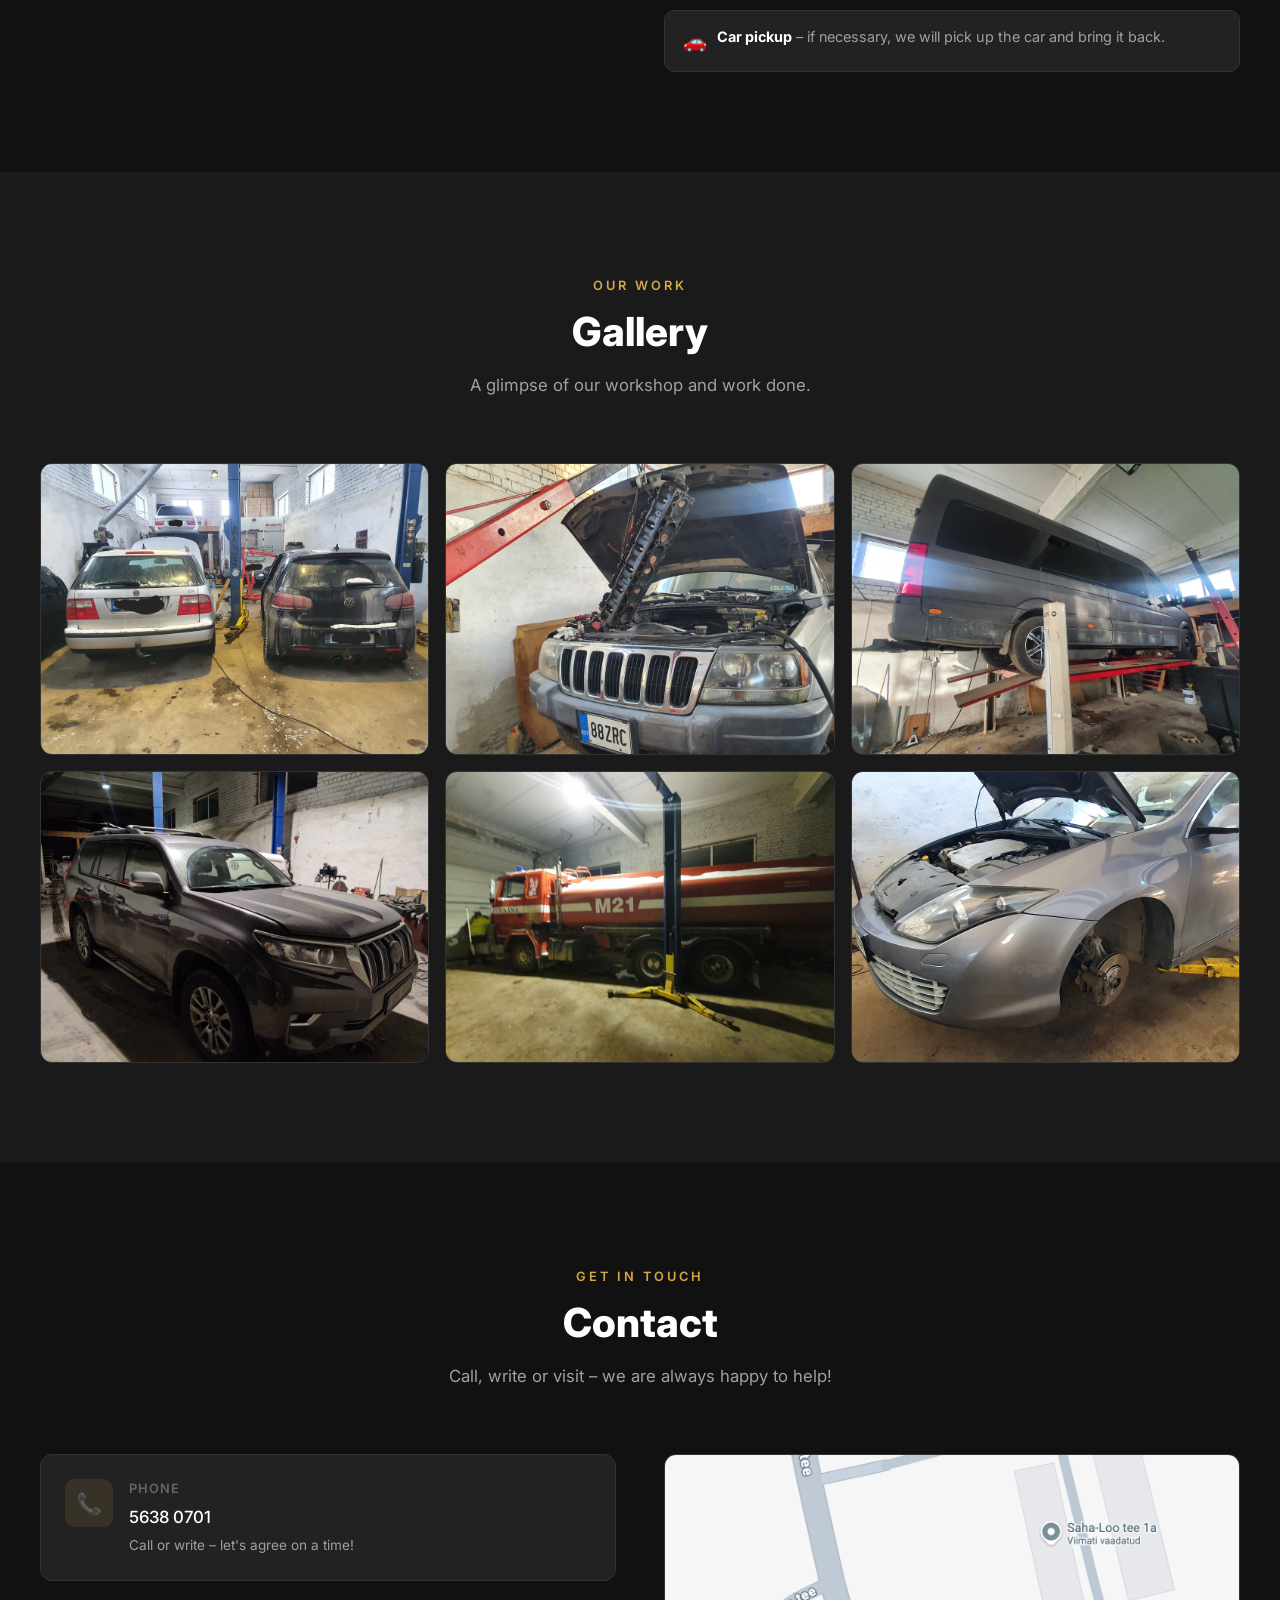
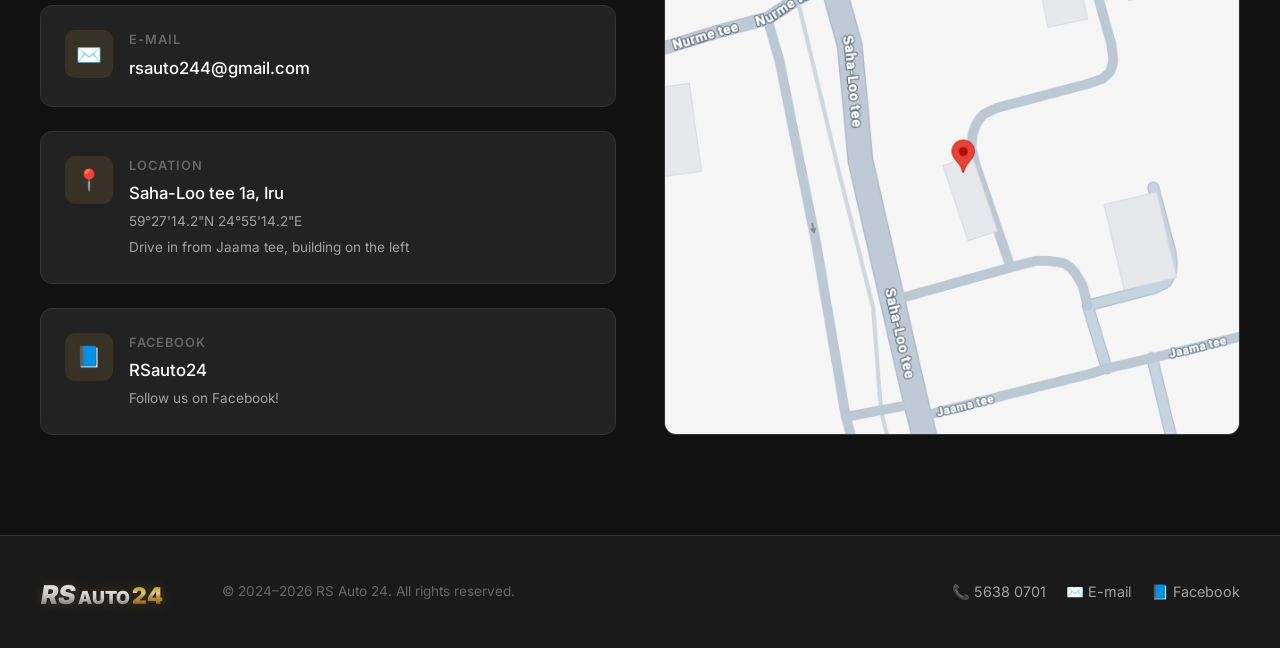
==== commit fc092832: "feat/content: update hero text from veokid to kaubikud" ====
--- a/en.html
+++ b/en.html
@@ -92,7 +92,7 @@
     <div class="hero-content">
       <canvas id="heroLogoCanvas" class="hero-logo-canvas" aria-label="RS Auto 24"></canvas>
       <p class="hero-tagline">Auto Maintenance · Repair · Tire Change</p>
-      <p class="hero-subtitle">Reliable auto workshop in Iru, near Tallinn. We do all work honestly and quickly – from passenger cars to trucks.</p>
+      <p class="hero-subtitle">Reliable auto workshop in Iru, near Tallinn. We do all work honestly and quickly – from passenger cars to vans.</p>
       <div class="hero-actions">
         <a href="tel:+37256380701" class="btn btn-primary">📞 Call now: 5638 0701</a>
         <a href="#teenused" class="btn btn-secondary">View services ↓</a>
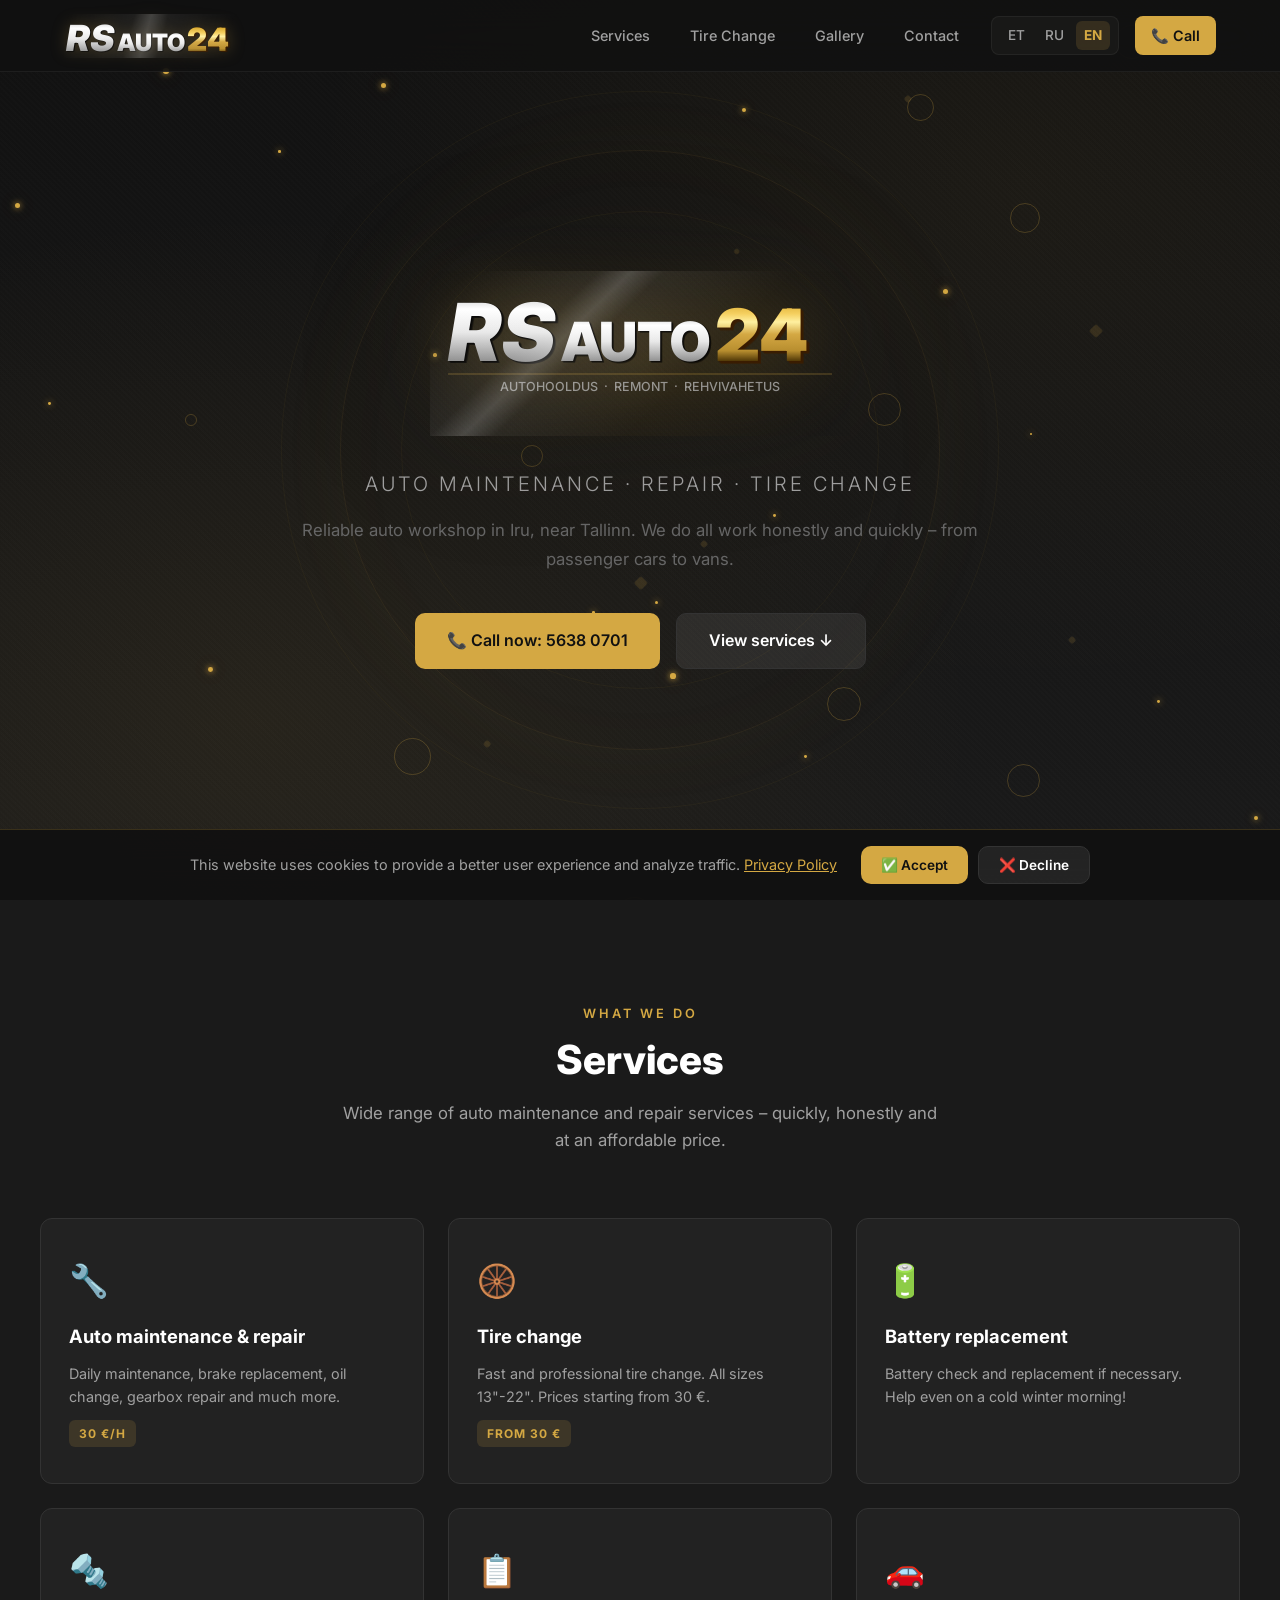
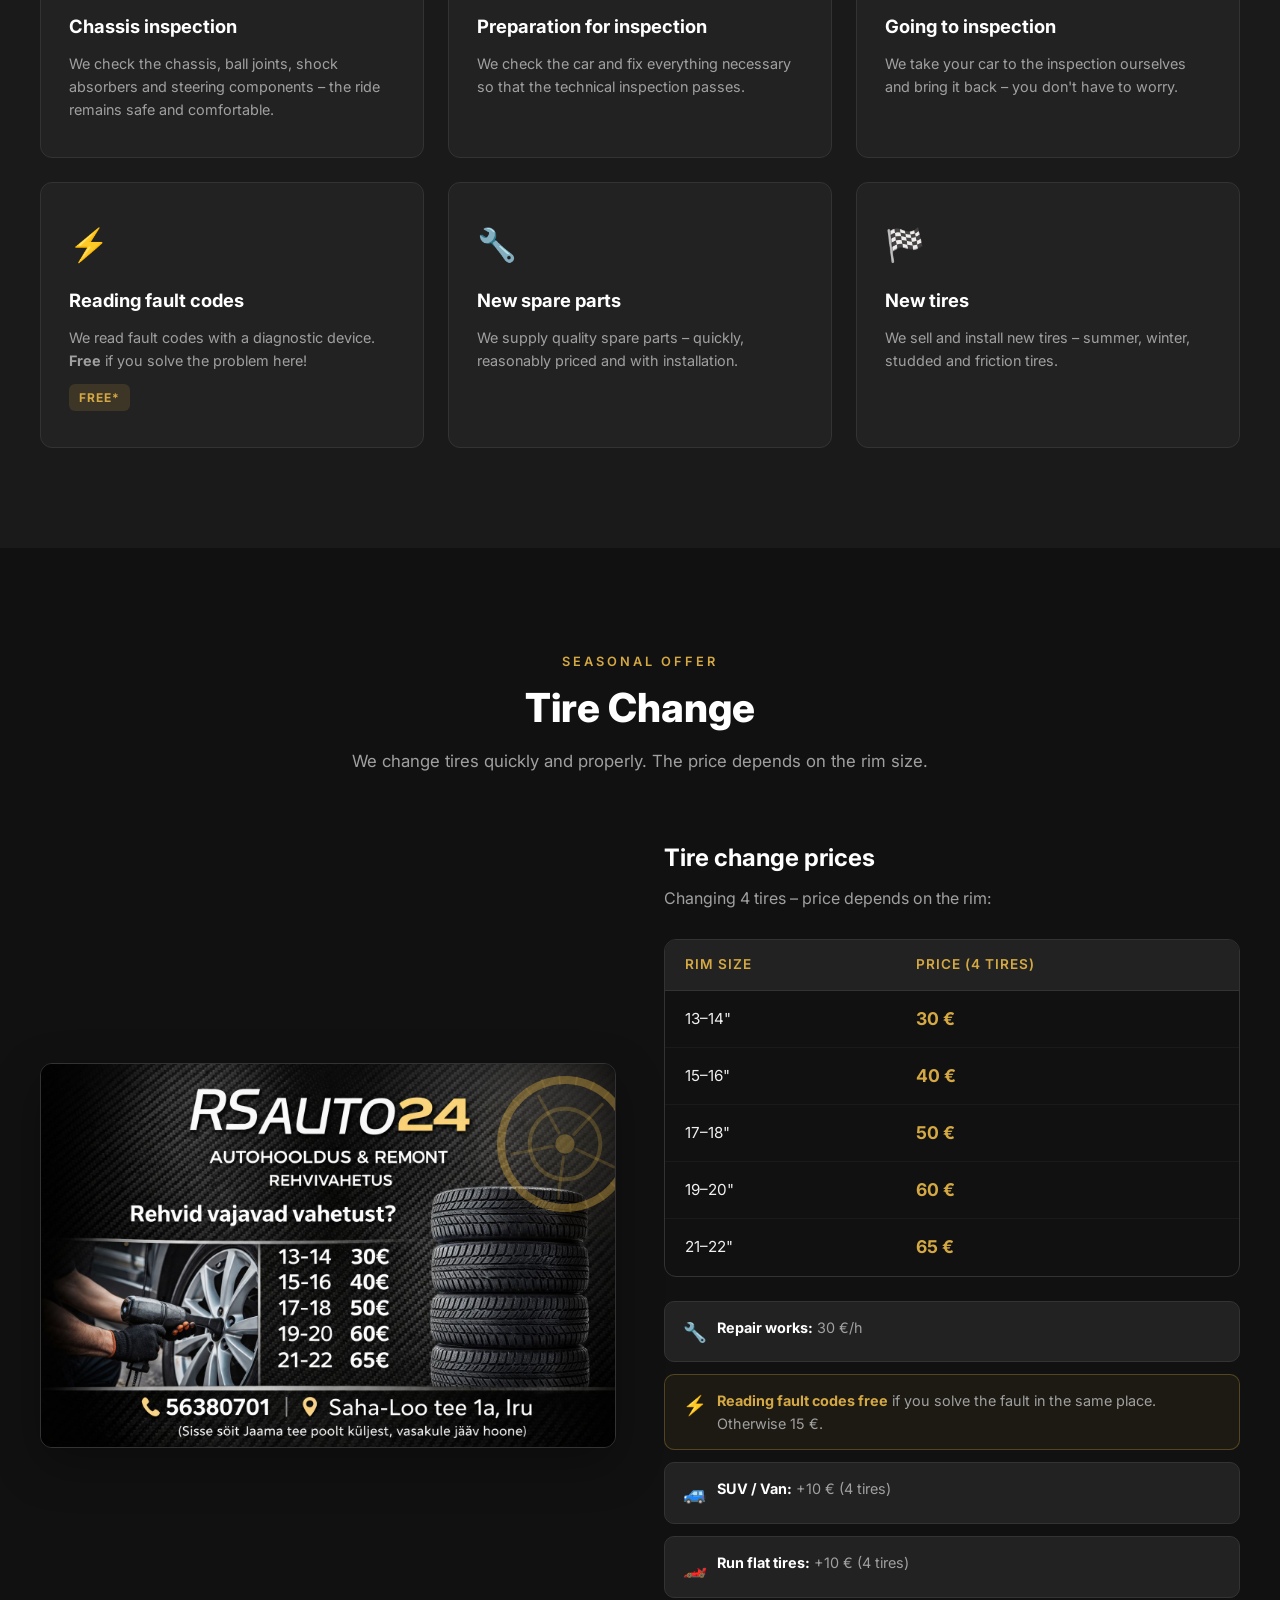
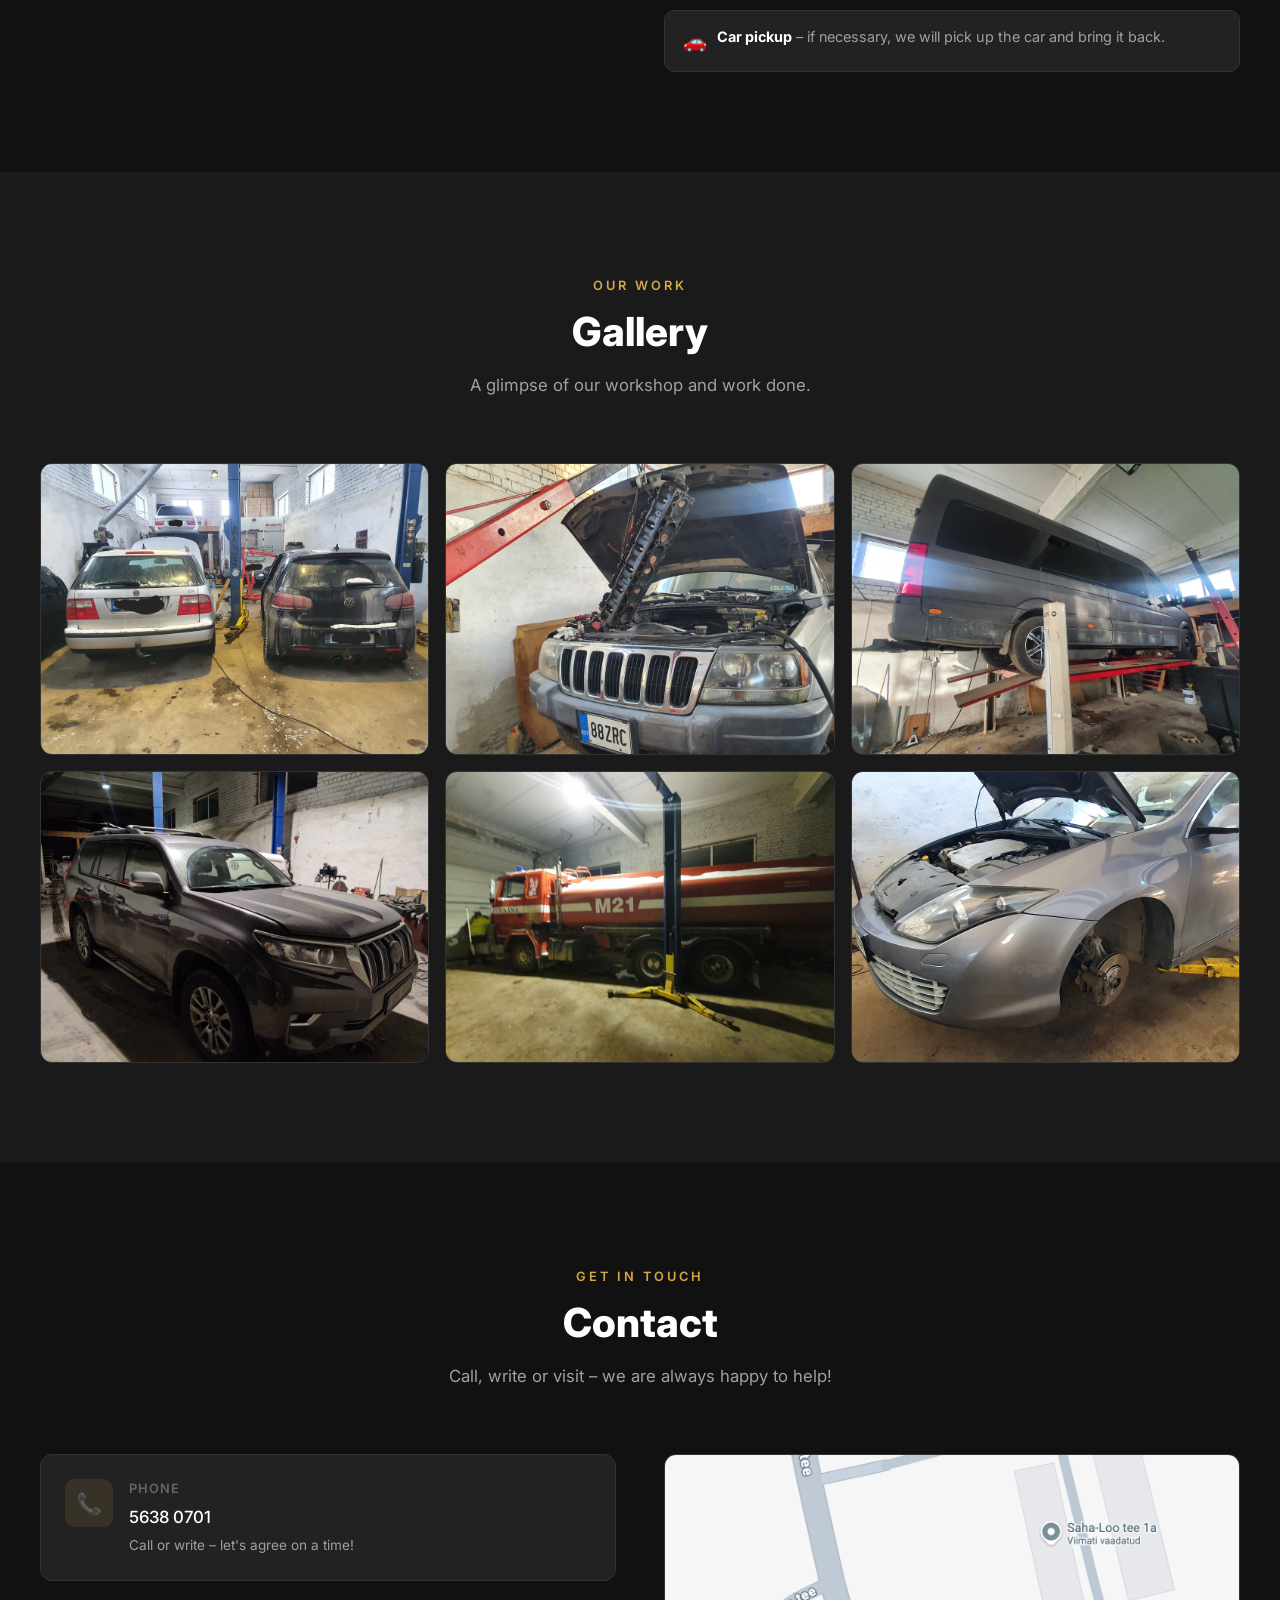
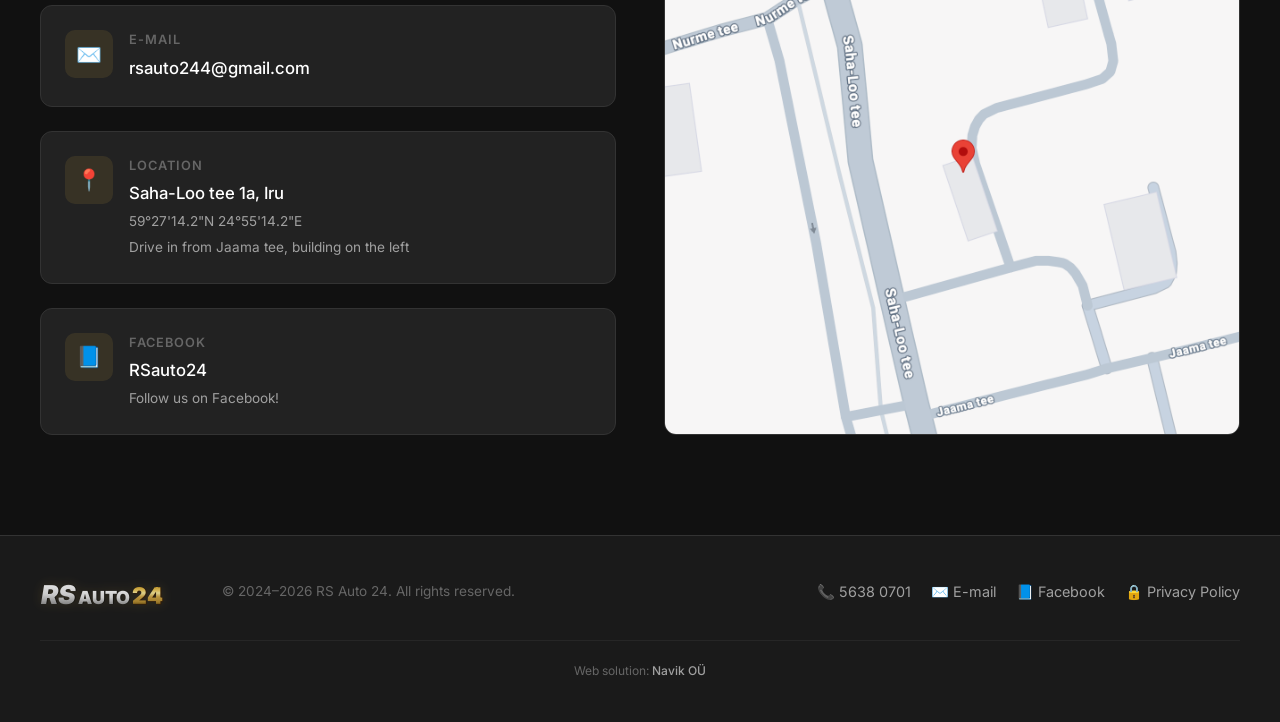
==== commit 6bcfb83c: "feat: comprehensive audit remediation (52→85+ score) P0 Critical: - robots.txt + sitemap.xml (3 lang" ====
--- a/en.html
+++ b/en.html
@@ -7,17 +7,59 @@
   <meta name="description" content="RS Auto 24 – professional auto maintenance, repair and tire change in Iru, near Tallinn. Repair works from 30€/h. Tire change from 30€. Call 5638 0701!">
   <meta name="keywords" content="auto repair, auto maintenance, tire change, Iru, Tallinn, RS Auto 24, reading fault codes, battery replacement, inspection">
   <meta name="robots" content="index, follow">
-  <link rel="canonical" href="https://rsauto24.ee">
+  <link rel="canonical" href="https://rsauto24.ee/en.html">
+
+  <!-- Hreflang -->
+  <link rel="alternate" hreflang="et" href="https://rsauto24.ee/">
+  <link rel="alternate" hreflang="en" href="https://rsauto24.ee/en.html">
+  <link rel="alternate" hreflang="ru" href="https://rsauto24.ee/ru.html">
+  <link rel="alternate" hreflang="x-default" href="https://rsauto24.ee/">
+
+  <!-- Favicon -->
+  <link rel="icon" type="image/svg+xml" href="assets/favicon.svg">
+  <link rel="icon" type="image/png" sizes="32x32" href="assets/favicon-32.png">
 
   <!-- Open Graph -->
-  <meta property="og:title" content="RS Auto 24 – Auto Maintenance & Repair">
-  <meta property="og:description" content="Professional auto maintenance, repair and tire change in Iru. Call 5638 0701!">
-  <meta property="og:image" content="assets/logo.jpg">
+  <meta property="og:title" content="RS Auto 24 – Auto Maintenance & Repair | Iru, Tallinn">
+  <meta property="og:description" content="Professional auto maintenance, repair and tire change in Iru, near Tallinn. Repair works from 30€/h. Call 5638 0701!">
+  <meta property="og:image" content="https://rsauto24.ee/assets/logo.jpg">
+  <meta property="og:image:width" content="400">
+  <meta property="og:image:height" content="400">
+  <meta property="og:url" content="https://rsauto24.ee/en.html">
   <meta property="og:type" content="website">
   <meta property="og:locale" content="en_US">
+  <meta property="og:site_name" content="RS Auto 24">
+
+  <!-- Twitter Card -->
+  <meta name="twitter:card" content="summary">
+  <meta name="twitter:title" content="RS Auto 24 – Auto Maintenance & Repair">
+  <meta name="twitter:description" content="Professional auto maintenance, repair and tire change in Iru. Call 5638 0701!">
+  <meta name="twitter:image" content="https://rsauto24.ee/assets/logo.jpg">
 
   <!-- Styles -->
   <link rel="stylesheet" href="styles.css">
+
+  <!-- Google Consent Mode v2 (default denied) -->
+  <script>
+    window.dataLayer = window.dataLayer || [];
+    function gtag(){dataLayer.push(arguments);}
+    gtag('consent', 'default', {
+      'ad_storage': 'denied',
+      'ad_user_data': 'denied',
+      'ad_personalization': 'denied',
+      'analytics_storage': 'denied',
+      'wait_for_update': 500
+    });
+  </script>
+
+  <!-- GA4 -->
+  <script async src="https://www.googletagmanager.com/gtag/js?id=G-XXXXXXXXXX"></script>
+  <script>
+    window.dataLayer = window.dataLayer || [];
+    function gtag(){dataLayer.push(arguments);}
+    gtag('js', new Date());
+    gtag('config', 'G-XXXXXXXXXX', { 'anonymize_ip': true });
+  </script>
 
   <!-- JSON-LD Schema -->
   <script type="application/ld+json">
@@ -56,6 +98,17 @@
 </head>
 <body>
 
+  <!-- ============ COOKIE BANNER ============ -->
+  <div id="cookieBanner" class="cookie-banner" role="dialog" aria-label="Cookie consent" style="display:none;">
+    <div class="cookie-banner-inner">
+      <p>This website uses cookies to provide a better user experience and analyze traffic. <a href="privaatsuspoliitika.html">Privacy Policy</a></p>
+      <div class="cookie-banner-actions">
+        <button id="cookieAccept" class="btn btn-primary btn-sm">✅ Accept</button>
+        <button id="cookieReject" class="btn btn-secondary btn-sm">❌ Decline</button>
+      </div>
+    </div>
+  </div>
+
   <!-- ============ HEADER ============ -->
   <header class="header" id="top">
     <div class="header-inner">
@@ -90,6 +143,7 @@
     <!-- Animated glow ring -->
     <div class="hero-glow-ring"></div>
     <div class="hero-content">
+      <h1 class="sr-only">RS Auto 24 – Car Service and Repair in Iru, Tallinn</h1>
       <canvas id="heroLogoCanvas" class="hero-logo-canvas" aria-label="RS Auto 24"></canvas>
       <p class="hero-tagline">Auto Maintenance · Repair · Tire Change</p>
       <p class="hero-subtitle">Reliable auto workshop in Iru, near Tallinn. We do all work honestly and quickly – from passenger cars to vans.</p>
@@ -354,10 +408,88 @@
         <a href="tel:+37256380701">📞 5638 0701</a>
         <a href="mailto:rsauto244@gmail.com">✉️ E-mail</a>
         <a href="https://www.facebook.com/profile.php?id=100089255232353" target="_blank" rel="noopener noreferrer">📘 Facebook</a>
+        <a href="privaatsuspoliitika.html">🔒 Privacy Policy</a>
+      </div>
+      <div class="footer-credit">
+        <span>Web solution: <a href="https://navik.ee/veeb/" target="_blank" rel="noopener">Navik OÜ</a></span>
       </div>
     </div>
   </footer>
 
   <script src="script.js"></script>
+
+  <!-- Cookie Consent Logic + MS Clarity (consent-gated) + GA4 Events -->
+  <script>
+    (function() {
+      var banner = document.getElementById('cookieBanner');
+      var acceptBtn = document.getElementById('cookieAccept');
+      var rejectBtn = document.getElementById('cookieReject');
+      var consent = localStorage.getItem('cookieConsent');
+
+      if (!consent) {
+        banner.style.display = 'flex';
+      } else if (consent === 'accepted') {
+        activateTracking();
+      }
+
+      acceptBtn.addEventListener('click', function() {
+        localStorage.setItem('cookieConsent', 'accepted');
+        banner.style.display = 'none';
+        gtag('consent', 'update', {
+          'ad_storage': 'granted',
+          'ad_user_data': 'granted',
+          'ad_personalization': 'granted',
+          'analytics_storage': 'granted'
+        });
+        activateTracking();
+      });
+
+      rejectBtn.addEventListener('click', function() {
+        localStorage.setItem('cookieConsent', 'rejected');
+        banner.style.display = 'none';
+      });
+
+      function activateTracking() {
+        if (!window._clarityLoaded) {
+          window._clarityLoaded = true;
+          (function(c,l,a,r,i,t,y){
+            c[a]=c[a]||function(){(c[a].q=c[a].q||[]).push(arguments)};
+            t=l.createElement(r);t.async=1;t.src="https://www.clarity.ms/tag/CLARITY_ID";
+            y=l.getElementsByTagName(r)[0];y.parentNode.insertBefore(t,y);
+          })(window,document,"clarity","script");
+        }
+      }
+
+      document.querySelectorAll('a[href^="tel:"]').forEach(function(link) {
+        link.addEventListener('click', function() {
+          if (typeof gtag === 'function') {
+            gtag('event', 'generate_lead', { event_category: 'contact', method: 'phone_call', page_section: 'rs_auto_24' });
+          }
+        });
+      });
+
+      document.querySelectorAll('a[href^="mailto:"]').forEach(function(link) {
+        link.addEventListener('click', function() {
+          if (typeof gtag === 'function') {
+            gtag('event', 'generate_lead', { event_category: 'contact', method: 'email', page_section: 'rs_auto_24' });
+          }
+        });
+      });
+
+      var scrollMilestones = [25, 50, 75, 100];
+      var firedMilestones = {};
+      window.addEventListener('scroll', function() {
+        var scrollPercent = Math.round((window.scrollY / (document.documentElement.scrollHeight - window.innerHeight)) * 100);
+        scrollMilestones.forEach(function(milestone) {
+          if (scrollPercent >= milestone && !firedMilestones[milestone]) {
+            firedMilestones[milestone] = true;
+            if (typeof gtag === 'function') {
+              gtag('event', 'scroll', { event_category: 'engagement', percent_scrolled: milestone });
+            }
+          }
+        });
+      });
+    })();
+  </script>
 </body>
 </html>
--- a/styles.css
+++ b/styles.css
@@ -1182,3 +1182,157 @@
     perspective: none;
   }
 }
+
+/* ============================================
+   Cookie Banner
+   ============================================ */
+.cookie-banner {
+  position: fixed;
+  bottom: 0;
+  left: 0;
+  right: 0;
+  z-index: 9999;
+  display: flex;
+  justify-content: center;
+  padding: 16px;
+  background: rgba(17, 17, 17, 0.92);
+  backdrop-filter: blur(20px);
+  -webkit-backdrop-filter: blur(20px);
+  border-top: 1px solid rgba(212, 168, 67, 0.2);
+  animation: cookieSlideUp 0.5s ease;
+}
+
+@keyframes cookieSlideUp {
+  from { transform: translateY(100%); opacity: 0; }
+  to   { transform: translateY(0); opacity: 1; }
+}
+
+.cookie-banner-inner {
+  max-width: var(--max-width);
+  display: flex;
+  align-items: center;
+  gap: 24px;
+  flex-wrap: wrap;
+}
+
+.cookie-banner-inner p {
+  font-size: 0.9rem;
+  color: var(--text-secondary);
+  flex: 1;
+  min-width: 250px;
+}
+
+.cookie-banner-inner p a {
+  color: var(--gold);
+  text-decoration: underline;
+}
+
+.cookie-banner-actions {
+  display: flex;
+  gap: 10px;
+  flex-shrink: 0;
+}
+
+.btn-sm {
+  padding: 10px 20px;
+  font-size: 0.85rem;
+}
+
+/* ============================================
+   SR-Only (Screen Reader Only)
+   ============================================ */
+.sr-only {
+  position: absolute;
+  width: 1px;
+  height: 1px;
+  padding: 0;
+  margin: -1px;
+  overflow: hidden;
+  clip: rect(0, 0, 0, 0);
+  white-space: nowrap;
+  border: 0;
+}
+
+/* ============================================
+   Footer Credit
+   ============================================ */
+.footer-credit {
+  width: 100%;
+  text-align: center;
+  padding-top: 16px;
+  margin-top: 16px;
+  border-top: 1px solid rgba(255, 255, 255, 0.05);
+}
+
+.footer-credit span {
+  font-size: 0.75rem;
+  color: var(--text-muted);
+}
+
+.footer-credit a {
+  color: var(--text-secondary);
+  font-weight: 500;
+}
+
+.footer-credit a:hover {
+  color: var(--gold);
+}
+
+/* ============================================
+   Privacy Policy Page
+   ============================================ */
+.privacy-page {
+  padding-top: calc(var(--header-height) + 60px);
+}
+
+.privacy-page h1 {
+  font-size: 2rem;
+  font-weight: 800;
+  color: var(--white);
+  margin-bottom: 8px;
+}
+
+.privacy-page h2 {
+  font-size: 1.25rem;
+  font-weight: 700;
+  color: var(--gold);
+  margin-top: 40px;
+  margin-bottom: 12px;
+}
+
+.privacy-page p,
+.privacy-page li {
+  font-size: 0.95rem;
+  color: var(--text-secondary);
+  line-height: 1.7;
+  margin-bottom: 8px;
+}
+
+.privacy-page ul {
+  list-style: disc;
+  padding-left: 24px;
+  margin-bottom: 16px;
+}
+
+.privacy-updated {
+  color: var(--text-muted);
+  font-size: 0.85rem;
+  margin-bottom: 32px;
+}
+
+.privacy-footer {
+  margin-top: 48px;
+  padding-top: 24px;
+  border-top: 1px solid var(--border);
+}
+
+@media (max-width: 640px) {
+  .cookie-banner-inner {
+    flex-direction: column;
+    text-align: center;
+  }
+
+  .cookie-banner-actions {
+    justify-content: center;
+  }
+}
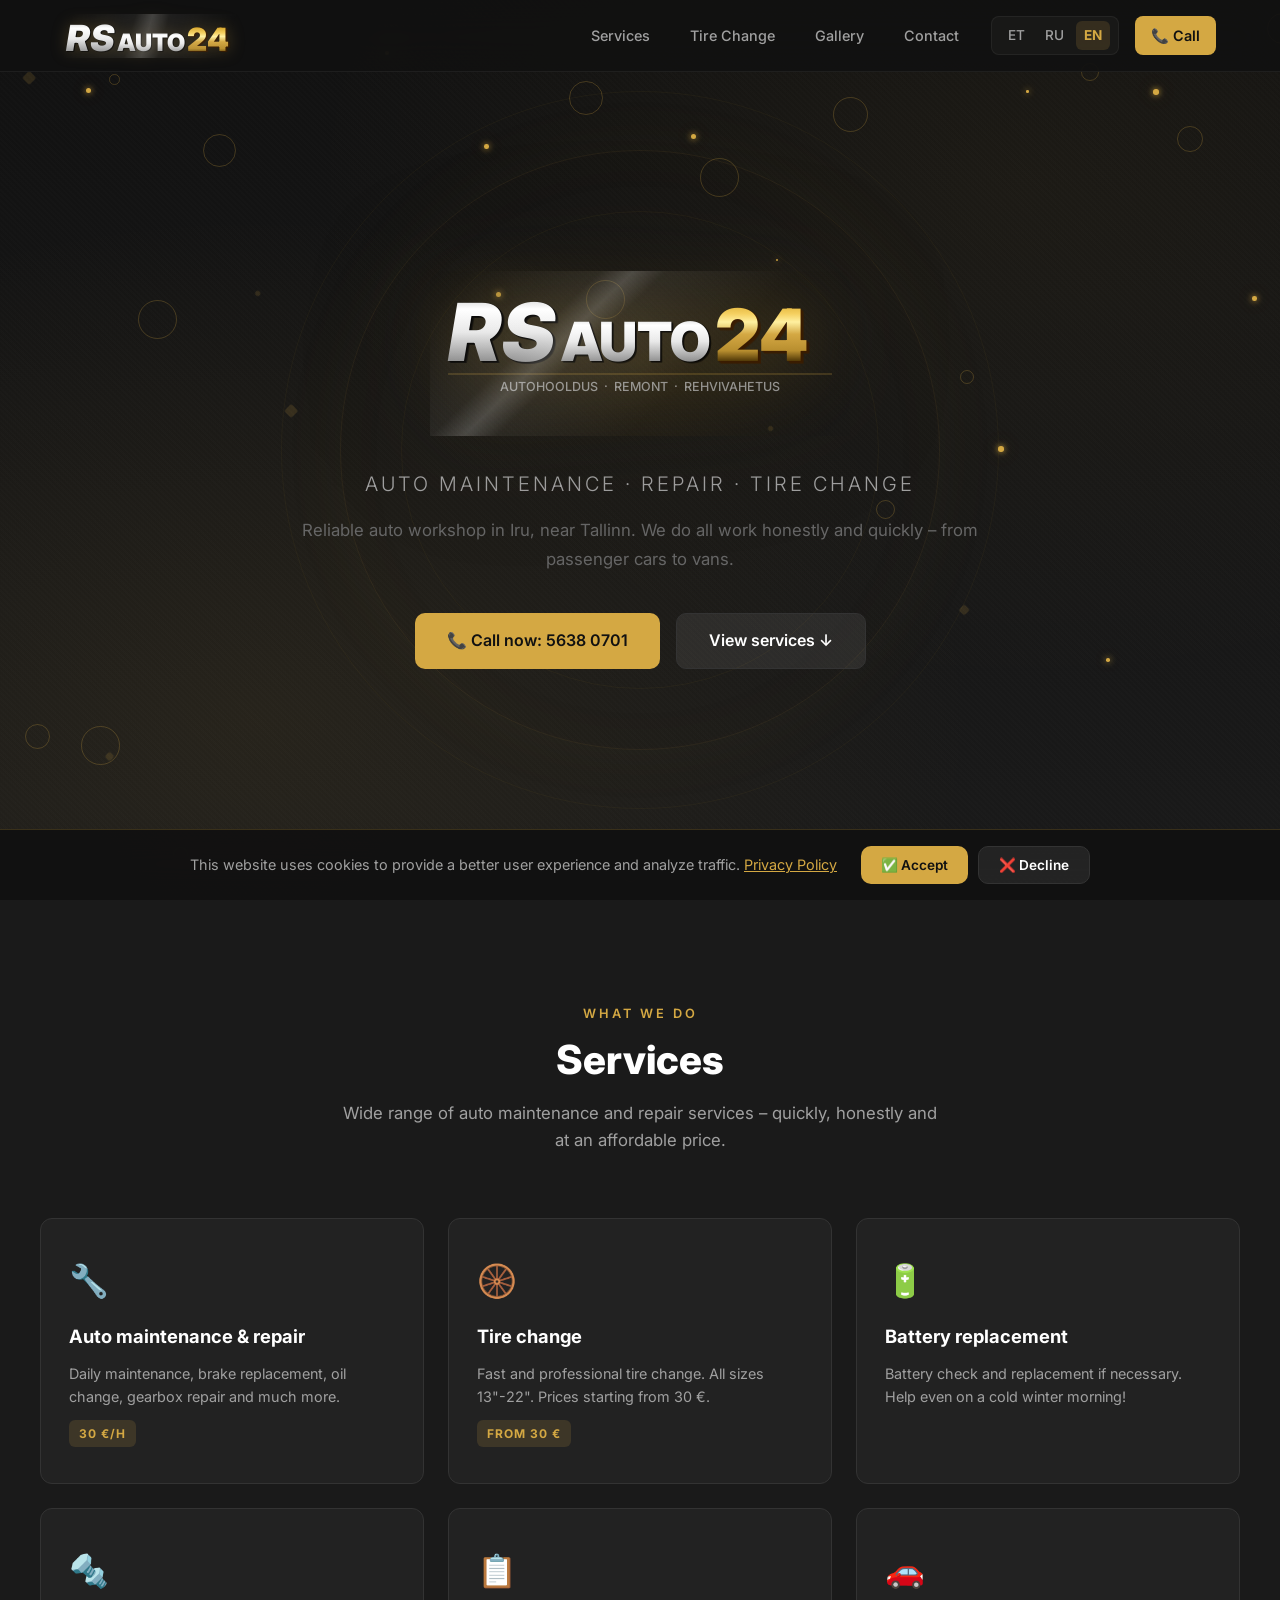
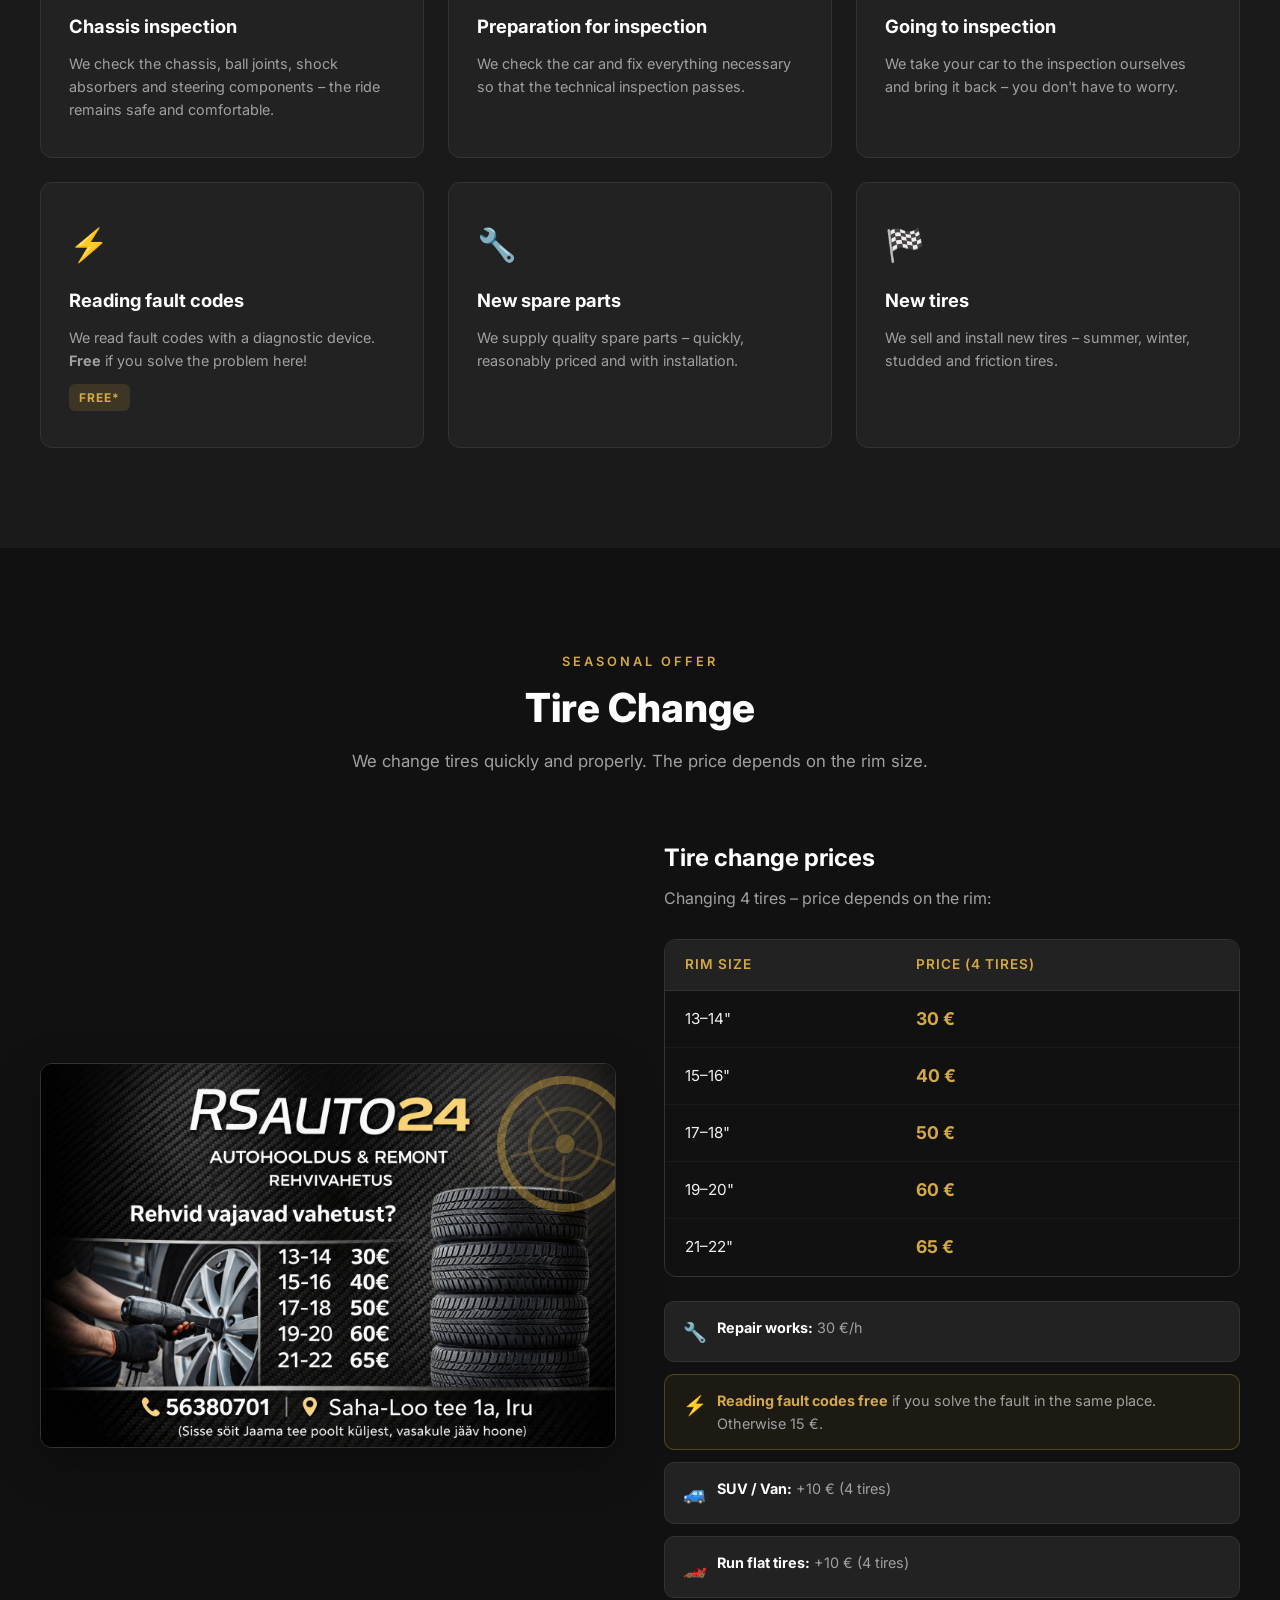
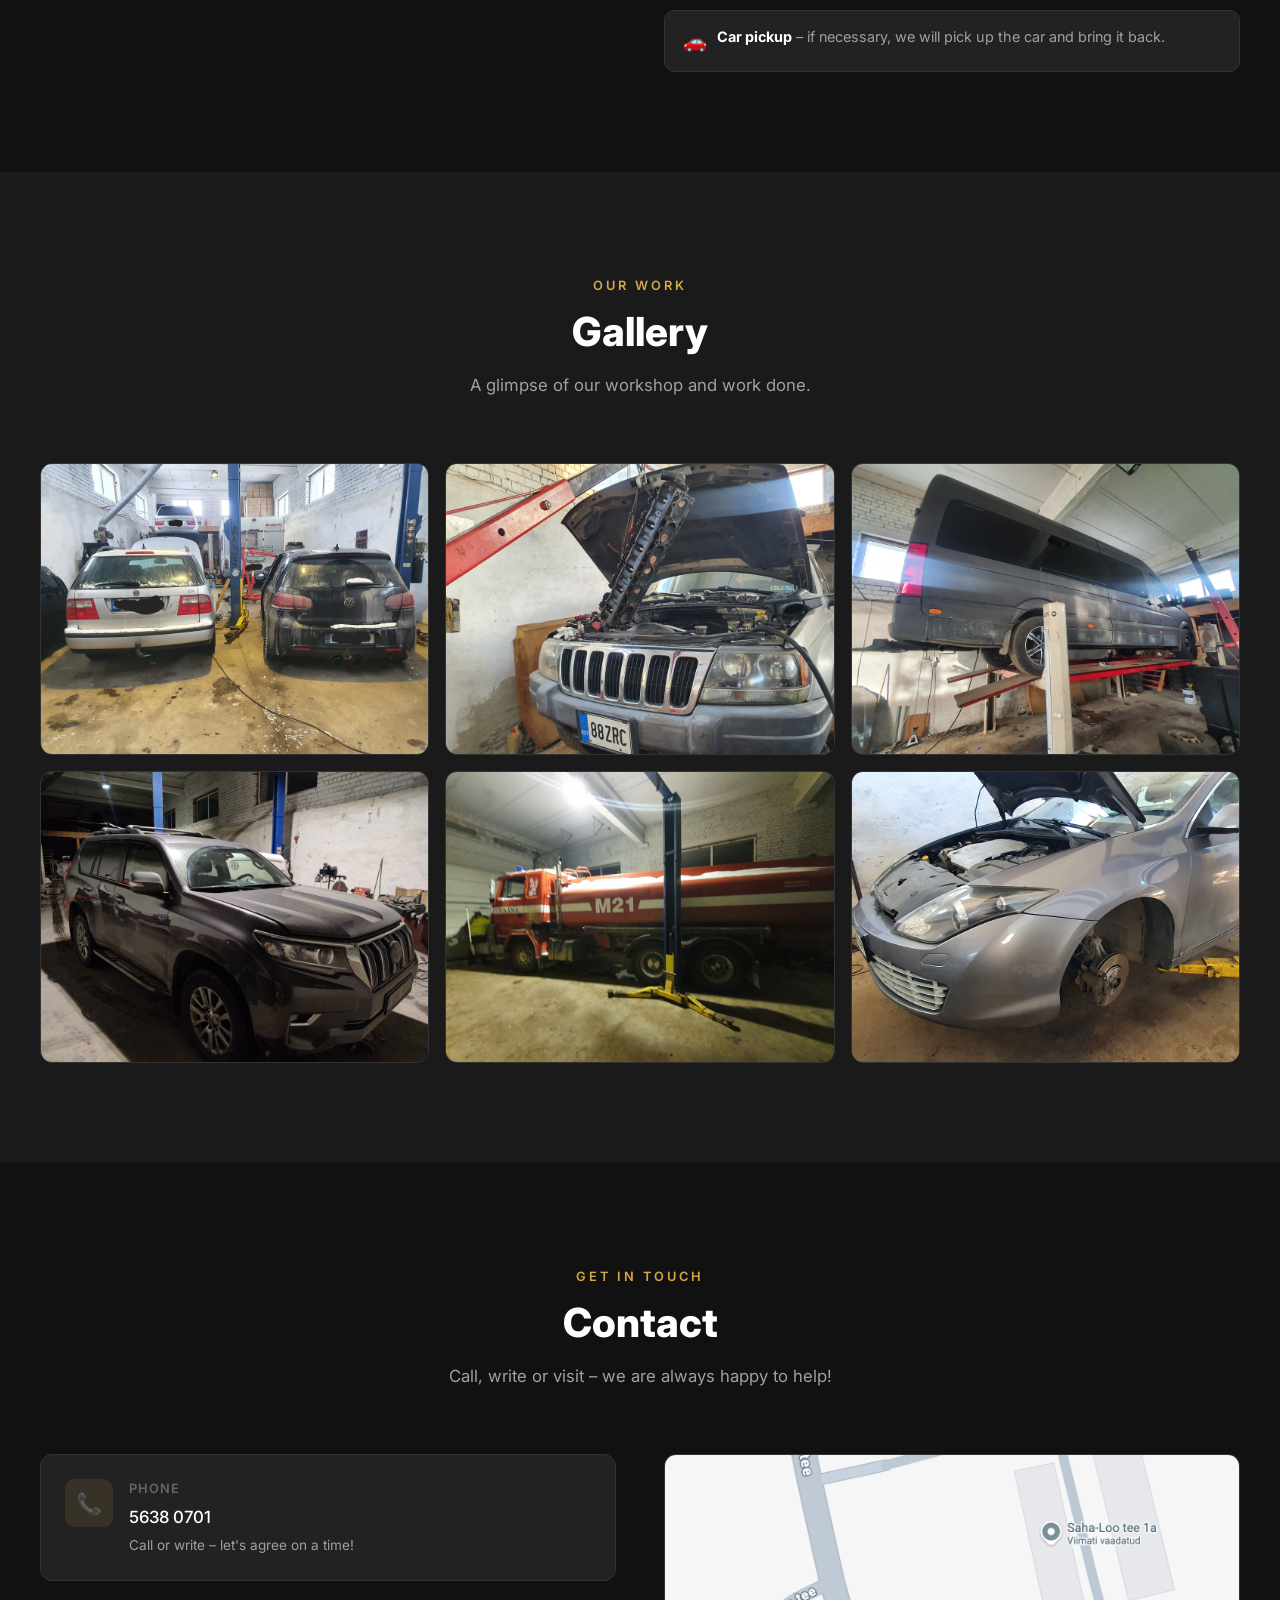
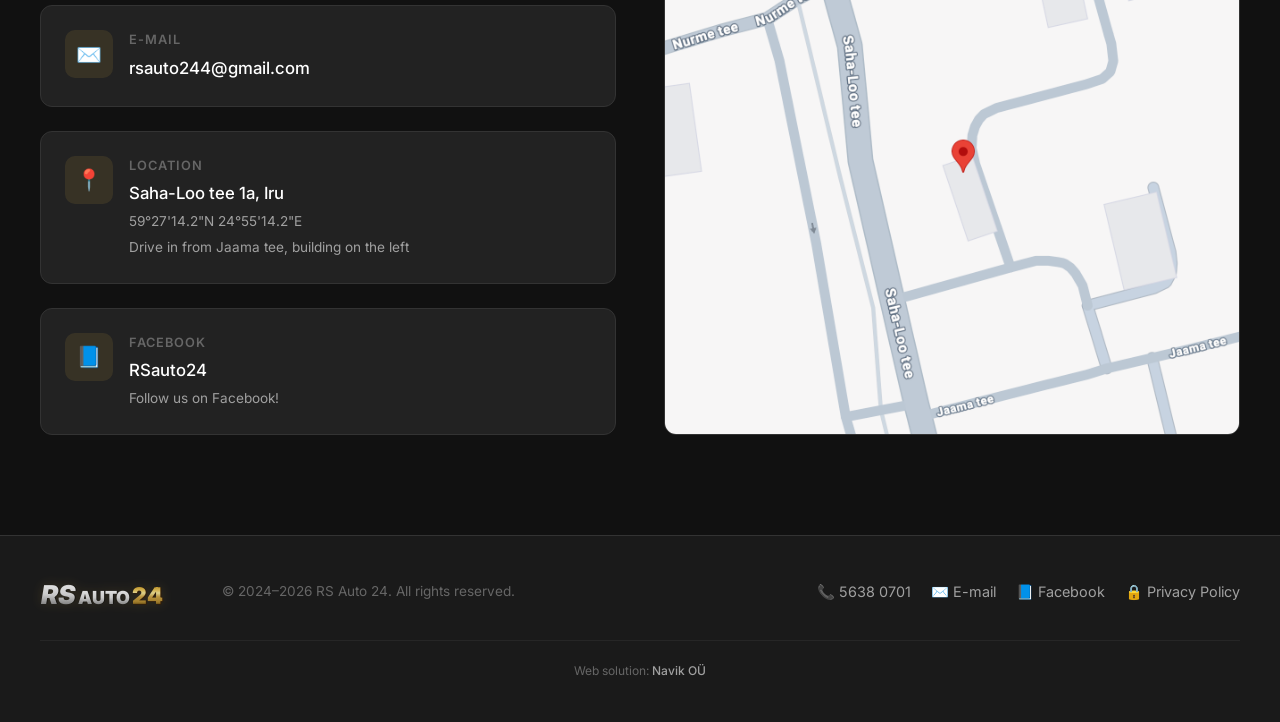
==== commit 7b753856: "fix: cache busting v2.2 + cache-policy 1h - styles.css?v=2.2 ja script.js?v=2.2 kõigis 4 HTML failis" ====
--- a/en.html
+++ b/en.html
@@ -37,7 +37,7 @@
   <meta name="twitter:image" content="https://rsauto24.ee/assets/logo.jpg">
 
   <!-- Styles -->
-  <link rel="stylesheet" href="styles.css">
+  <link rel="stylesheet" href="styles.css?v=2.2">
 
   <!-- Google Consent Mode v2 (default denied) -->
   <script>
@@ -416,7 +416,7 @@
     </div>
   </footer>
 
-  <script src="script.js"></script>
+  <script src="script.js?v=2.2"></script>
 
   <!-- Cookie Consent Logic + MS Clarity (consent-gated) + GA4 Events -->
   <script>
--- a/styles.css
+++ b/styles.css
@@ -825,17 +825,20 @@
 
   .nav-links {
     display: none;
-    position: fixed;
+    position: absolute;
     top: var(--header-height);
     left: 0;
-    right: 0;
-    bottom: 0;
-    background: rgba(17, 17, 17, 0.98);
-    backdrop-filter: blur(20px);
+    width: 100%;
+    height: calc(100vh - var(--header-height));
+    height: calc(100dvh - var(--header-height));
+    background: var(--bg-primary);
+    backdrop-filter: none;
+    -webkit-backdrop-filter: none;
     flex-direction: column;
     padding: 32px 24px;
     gap: 4px;
-    z-index: 999;
+    overflow-y: auto;
+    -webkit-overflow-scrolling: touch;
   }
 
   .nav-links.open {
